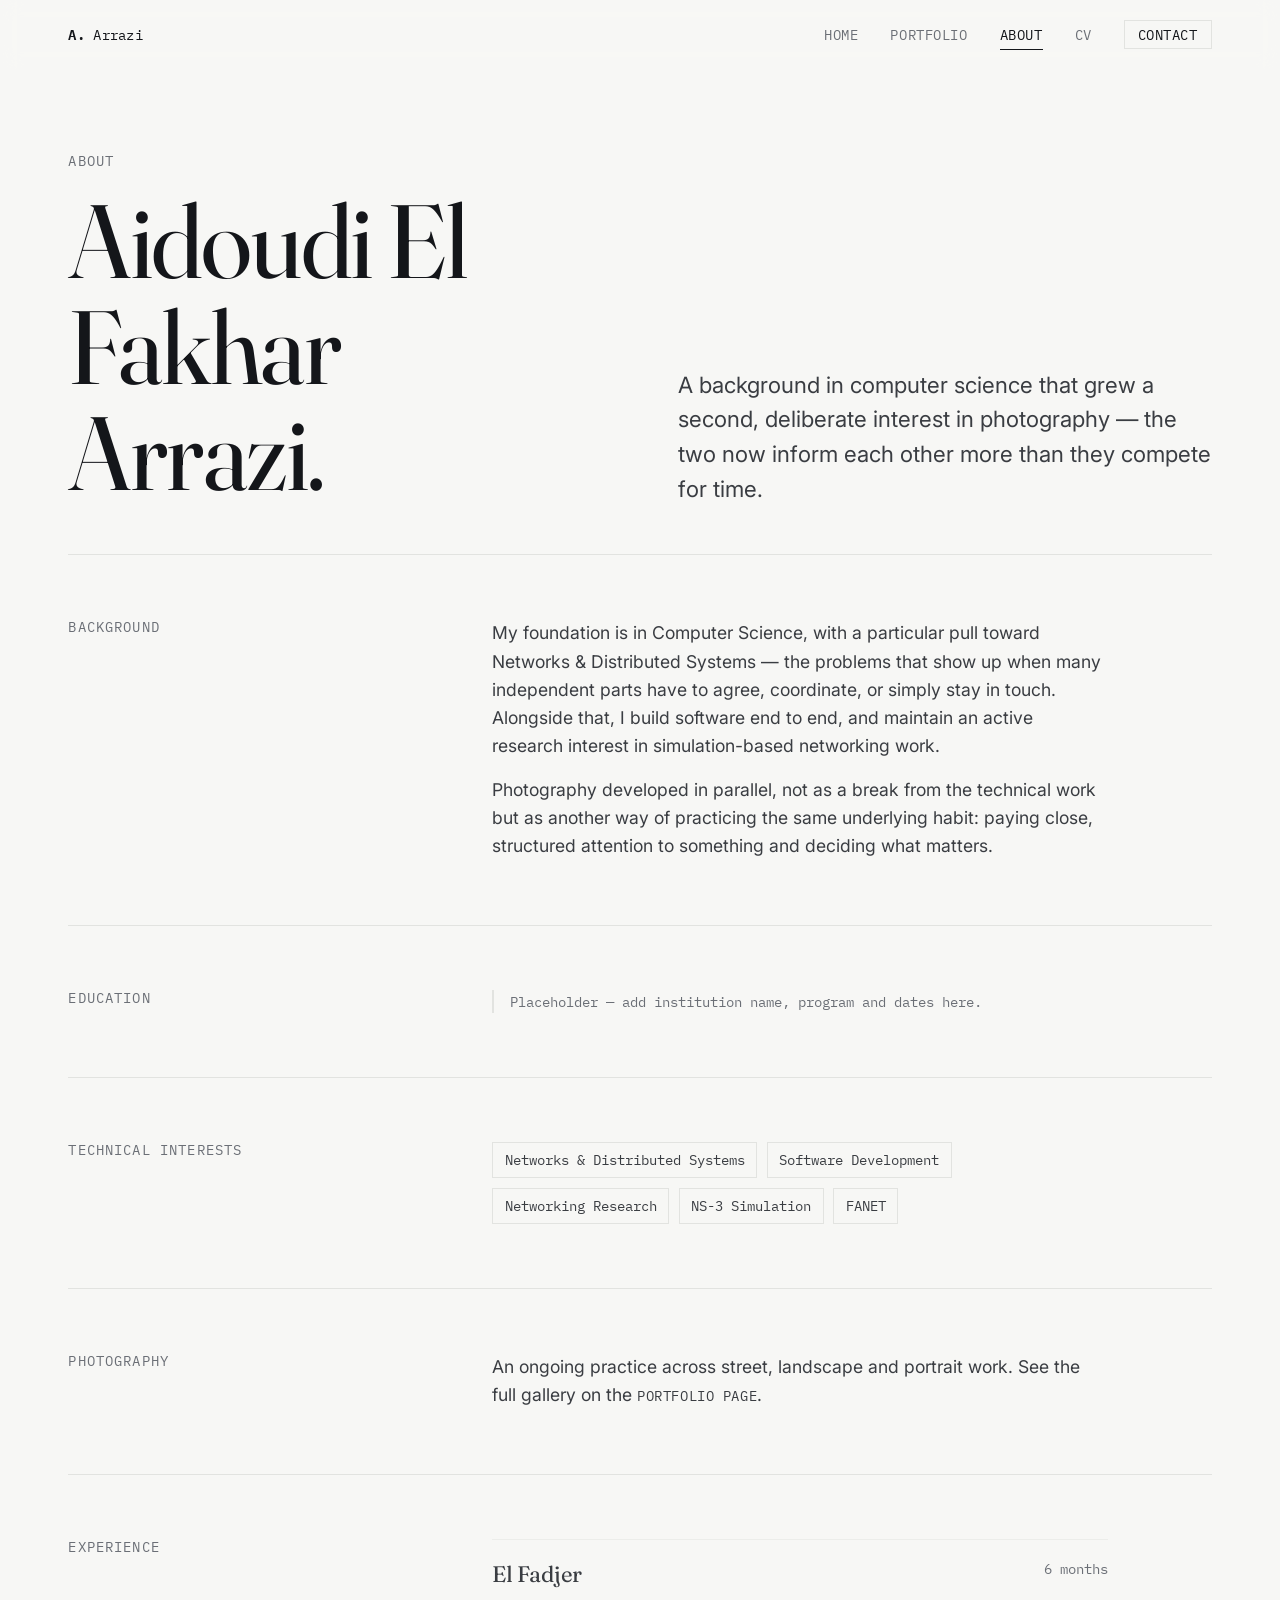
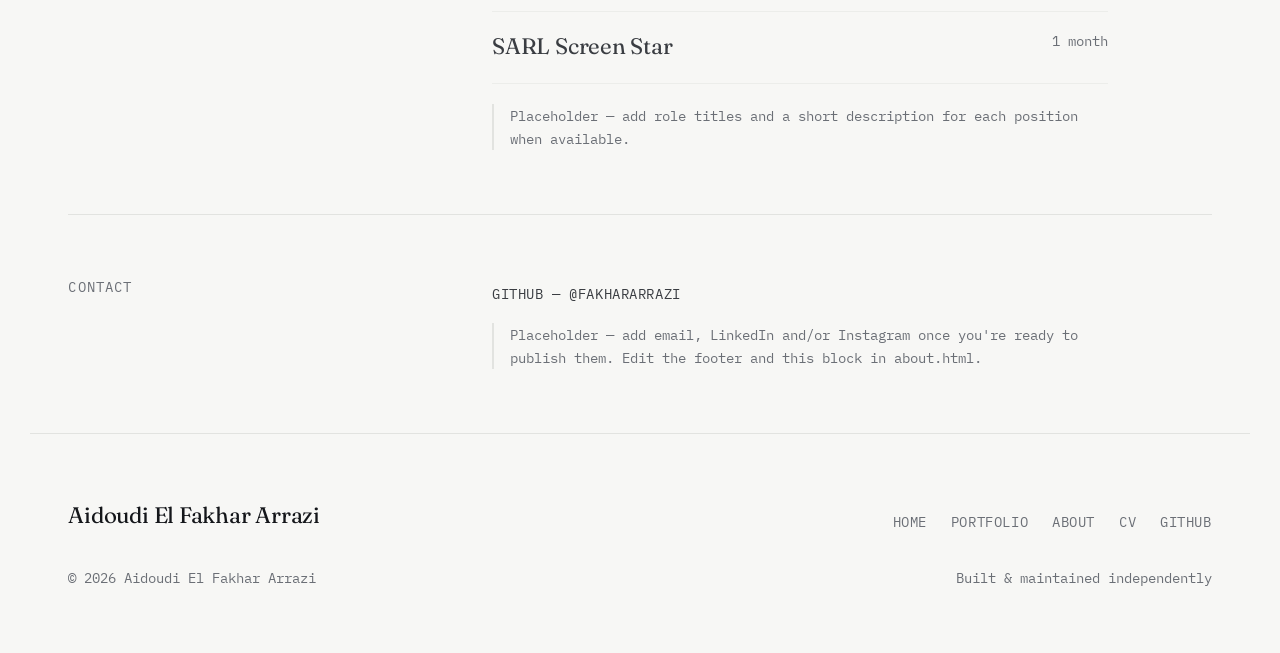
==== about.html @ d1ca5373 "1E" ====
<!DOCTYPE html>
<html lang="en">
<head>
  <meta charset="UTF-8" />
  <meta name="viewport" content="width=device-width, initial-scale=1.0" />
  <title>About — Aidoudi El Fakhar Arrazi</title>
  <meta name="description" content="About Aidoudi El Fakhar Arrazi — background, education, experience and interests." />

  <link rel="preconnect" href="https://fonts.googleapis.com">
  <link rel="preconnect" href="https://fonts.gstatic.com" crossorigin>
  <link href="https://fonts.googleapis.com/css2?family=Fraunces:opsz,wght@9..144,400;9..144,500&family=Inter:wght@400;500;600&family=IBM+Plex+Mono:wght@400;500&display=swap" rel="stylesheet">

  <link rel="stylesheet" href="css/style.css" />
  <link rel="stylesheet" href="css/about.css" />
</head>
<body>
  <a class="skip-link" href="#main">Skip to content</a>

  <header class="site-header">
    <nav class="nav container" aria-label="Primary">
      <a class="nav__mark" href="index.html"><strong>A.</strong> Arrazi</a>
      <button class="nav__toggle" aria-label="Open menu" aria-expanded="false">
        <span></span><span></span>
      </button>
      <ul class="nav__links">
        <li><a href="index.html">Home</a></li>
        <li><a href="portfolio.html">Portfolio</a></li>
        <li><a href="about.html" aria-current="page">About</a></li>
        <li><a href="cv.html">CV</a></li>
        <li><a class="nav__contact" href="#contact">Contact</a></li>
      </ul>
    </nav>
  </header>

  <main id="main">

    <section class="about-intro container">
      <div data-reveal>
        <p class="label">About</p>
        <h1 style="margin-top: 1rem;">Aidoudi El Fakhar Arrazi.</h1>
      </div>
      <p class="lede" data-reveal>
        A background in computer science that grew a second, deliberate interest in
        photography — the two now inform each other more than they compete for time.
      </p>
    </section>

    <section class="container">

      <div class="about-block" data-reveal>
        <h2 class="label" style="font-family: var(--font-mono); text-transform: uppercase; font-size: var(--step--1); letter-spacing: 0.08em; color: var(--muted);">Background</h2>
        <div class="body">
          <p>
            My foundation is in Computer Science, with a particular pull toward
            Networks &amp; Distributed Systems — the problems that show up when many
            independent parts have to agree, coordinate, or simply stay in touch.
            Alongside that, I build software end to end, and maintain an active
            research interest in simulation-based networking work.
          </p>
          <p>
            Photography developed in parallel, not as a break from the technical work
            but as another way of practicing the same underlying habit: paying close,
            structured attention to something and deciding what matters.
          </p>
        </div>
      </div>

      <div class="about-block" data-reveal>
        <h2 class="label" style="font-family: var(--font-mono); text-transform: uppercase; font-size: var(--step--1); letter-spacing: 0.08em; color: var(--muted);">Education</h2>
        <div class="body">
          <p class="placeholder-note">
            Placeholder — add institution name, program and dates here.
          </p>
        </div>
      </div>

      <div class="about-block" data-reveal>
        <h2 class="label" style="font-family: var(--font-mono); text-transform: uppercase; font-size: var(--step--1); letter-spacing: 0.08em; color: var(--muted);">Technical interests</h2>
        <div class="body">
          <div class="tag-grid">
            <span>Networks &amp; Distributed Systems</span>
            <span>Software Development</span>
            <span>Networking Research</span>
            <span>NS-3 Simulation</span>
            <span>FANET</span>
          </div>
        </div>
      </div>

      <div class="about-block" data-reveal>
        <h2 class="label" style="font-family: var(--font-mono); text-transform: uppercase; font-size: var(--step--1); letter-spacing: 0.08em; color: var(--muted);">Photography</h2>
        <div class="body">
          <p>
            An ongoing practice across street, landscape and portrait work. See the
            full gallery on the <a class="link-arrow" style="border:none; display:inline;" href="portfolio.html#photography">portfolio page</a>.
          </p>
        </div>
      </div>

      <div class="about-block" data-reveal>
        <h2 class="label" style="font-family: var(--font-mono); text-transform: uppercase; font-size: var(--step--1); letter-spacing: 0.08em; color: var(--muted);">Experience</h2>
        <div class="body">
          <div class="timeline-row">
            <span class="timeline-row__org display">El Fadjer</span>
            <span class="timeline-row__meta">6 months</span>
          </div>
          <div class="timeline-row">
            <span class="timeline-row__org display">SARL Screen Star</span>
            <span class="timeline-row__meta">1 month</span>
          </div>
          <p class="placeholder-note" style="margin-top: 1.25rem;">
            Placeholder — add role titles and a short description for each position when available.
          </p>
        </div>
      </div>

      <div class="about-block" id="contact" data-reveal>
        <h2 class="label" style="font-family: var(--font-mono); text-transform: uppercase; font-size: var(--step--1); letter-spacing: 0.08em; color: var(--muted);">Contact</h2>
        <div class="body">
          <p>
            <a class="link-arrow" style="border:none; display:inline;" href="https://github.com/FakharArrazi" target="_blank" rel="noopener">GitHub — @FakharArrazi</a>
          </p>
          <p class="placeholder-note" style="margin-top: 1rem;">
            Placeholder — add email, LinkedIn and/or Instagram once you're ready to publish them. Edit the footer and this block in about.html.
          </p>
        </div>
      </div>

    </section>

  </main>

  <footer class="site-footer container">
    <div class="footer__grid">
      <span class="footer__name display">Aidoudi El Fakhar Arrazi</span>
      <nav class="footer__links" aria-label="Footer">
        <a href="index.html">Home</a>
        <a href="portfolio.html">Portfolio</a>
        <a href="about.html">About</a>
        <a href="cv.html">CV</a>
        <a href="https://github.com/FakharArrazi" target="_blank" rel="noopener">GitHub</a>
      </nav>
    </div>
    <div class="footer__meta">
      <span>&copy; <span id="year"></span> Aidoudi El Fakhar Arrazi</span>
      <span>Built &amp; maintained independently</span>
    </div>
  </footer>

  <script>document.getElementById("year").textContent = new Date().getFullYear();</script>
  <script src="js/main.js"></script>
</body>
</html>
---- css/style.css ----
/* ==========================================================================
   Aidoudi El Fakhar Arrazi — Base stylesheet
   Design tokens + reset + shared layout, navigation, footer, components.
   Every page loads this file first, then a page-specific stylesheet.
   ========================================================================== */

:root {
  /* Color */
  --bg:        #F7F7F5;
  --bg-raised: #FFFFFF;
  --ink:       #14161A;
  --ink-soft:  #3A3D42;
  --muted:     #6B6F76;
  --line:      #E2E3E0;
  --line-soft: #ECEDEA;
  --accent:    #33449E;   /* used sparingly: links, active states, focus */
  --accent-ink: #FFFFFF;

  /* Type */
  --font-display: 'Fraunces', Georgia, 'Times New Roman', serif;
  --font-body:    'Inter', -apple-system, BlinkMacSystemFont, 'Segoe UI', sans-serif;
  --font-mono:    'IBM Plex Mono', 'SFMono-Regular', Consolas, monospace;

  /* Scale */
  --step--1: clamp(0.83rem, 0.8rem + 0.15vw, 0.9rem);
  --step-0:  clamp(1rem, 0.96rem + 0.2vw, 1.1rem);
  --step-1:  clamp(1.2rem, 1.1rem + 0.5vw, 1.4rem);
  --step-2:  clamp(1.5rem, 1.3rem + 1vw, 1.9rem);
  --step-3:  clamp(2rem, 1.6rem + 2vw, 2.75rem);
  --step-4:  clamp(2.75rem, 2rem + 3.5vw, 4.25rem);
  --step-5:  clamp(3.5rem, 2.4rem + 5.5vw, 6.5rem);

  /* Layout */
  --container: 1220px;
  --gutter: clamp(1.25rem, 3vw, 3rem);
  --section-space: clamp(4.5rem, 10vw, 9rem);

  /* Motion */
  --ease: cubic-bezier(0.22, 1, 0.36, 1);
  --fast: 220ms;
  --slow: 620ms;
}

@media (prefers-color-scheme: dark) {
  /* Intentionally not auto-switching to dark mode — the design is
     built around the off-white/near-black pairing at all times.
     Left here as a documented decision, not an oversight. */
}

/* ---------- Reset ---------- */

*, *::before, *::after { box-sizing: border-box; }
html { -webkit-text-size-adjust: 100%; scroll-behavior: smooth; }
@media (prefers-reduced-motion: reduce) {
  html { scroll-behavior: auto; }
  *, *::before, *::after {
    animation-duration: 0.01ms !important;
    animation-iteration-count: 1 !important;
    transition-duration: 0.01ms !important;
    scroll-behavior: auto !important;
  }
}

body {
  margin: 0;
  background: var(--bg);
  color: var(--ink);
  font-family: var(--font-body);
  font-size: var(--step-0);
  line-height: 1.6;
  -webkit-font-smoothing: antialiased;
  text-rendering: optimizeLegibility;
}

img, svg { display: block; max-width: 100%; }
a { color: inherit; text-decoration: none; }
button { font: inherit; color: inherit; background: none; border: 0; cursor: pointer; }
ul { list-style: none; margin: 0; padding: 0; }
h1, h2, h3, h4, p { margin: 0; }

::selection { background: var(--ink); color: var(--bg); }

:focus-visible {
  outline: 2px solid var(--accent);
  outline-offset: 3px;
  border-radius: 1px;
}

/* ---------- Type helpers ---------- */

.display   { font-family: var(--font-display); font-weight: 400; letter-spacing: -0.01em; }
.mono      { font-family: var(--font-mono); }
.label {
  font-family: var(--font-mono);
  font-size: var(--step--1);
  letter-spacing: 0.08em;
  text-transform: uppercase;
  color: var(--muted);
}

h1 { font-family: var(--font-display); font-size: var(--step-5); line-height: 1.02; font-weight: 400; letter-spacing: -0.015em; }
h2 { font-family: var(--font-display); font-size: var(--step-3); line-height: 1.1; font-weight: 400; letter-spacing: -0.01em; }
h3 { font-family: var(--font-display); font-size: var(--step-2); line-height: 1.2; font-weight: 400; }

p.lede { font-size: var(--step-1); color: var(--ink-soft); line-height: 1.55; max-width: 40em; }

/* ---------- Layout ---------- */

.container {
  max-width: var(--container);
  margin-inline: auto;
  padding-inline: var(--gutter);
}

.section { padding-block: var(--section-space); }
.section--tight { padding-block: clamp(2.5rem, 5vw, 4rem); }

.hairline {
  border: 0;
  border-top: 1px solid var(--line);
  margin: 0;
}

/* ---------- Buttons / links ---------- */

.btn {
  display: inline-flex;
  align-items: center;
  gap: 0.5em;
  font-family: var(--font-mono);
  font-size: var(--step--1);
  letter-spacing: 0.04em;
  text-transform: uppercase;
  padding: 0.9em 1.4em;
  border: 1px solid var(--ink);
  color: var(--ink);
  transition: background var(--fast) var(--ease), color var(--fast) var(--ease), border-color var(--fast) var(--ease);
}
.btn:hover, .btn:focus-visible { background: var(--ink); color: var(--bg); }

.btn--ghost { border-color: var(--line); color: var(--muted); }
.btn--ghost:hover, .btn--ghost:focus-visible { border-color: var(--ink); background: transparent; color: var(--ink); }

.link-arrow {
  display: inline-flex;
  align-items: center;
  gap: 0.5em;
  font-family: var(--font-mono);
  font-size: var(--step--1);
  letter-spacing: 0.04em;
  text-transform: uppercase;
  border-bottom: 1px solid var(--line);
  padding-bottom: 0.2em;
  transition: border-color var(--fast) var(--ease), gap var(--fast) var(--ease);
}
.link-arrow:hover, .link-arrow:focus-visible { border-color: var(--ink); gap: 0.75em; }
.link-arrow svg { width: 0.9em; height: 0.9em; transition: transform var(--fast) var(--ease); }
.link-arrow:hover svg { transform: translateX(2px); }

/* ---------- Navigation ---------- */

.site-header {
  position: sticky;
  top: 0;
  z-index: 40;
  background: color-mix(in srgb, var(--bg) 88%, transparent);
  backdrop-filter: blur(10px);
  border-bottom: 1px solid transparent;
  transition: border-color var(--fast) var(--ease), background var(--fast) var(--ease);
}
.site-header.is-scrolled { border-bottom-color: var(--line); }

.nav {
  display: flex;
  align-items: center;
  justify-content: space-between;
  padding-block: 1.25rem;
}

.nav__mark {
  font-family: var(--font-mono);
  font-size: var(--step--1);
  letter-spacing: 0.02em;
}
.nav__mark strong { font-weight: 600; }

.nav__links {
  display: flex;
  align-items: center;
  gap: clamp(1.25rem, 2.5vw, 2.5rem);
}

.nav__links a {
  position: relative;
  font-family: var(--font-mono);
  font-size: var(--step--1);
  letter-spacing: 0.04em;
  text-transform: uppercase;
  color: var(--muted);
  padding-block: 0.3em;
  transition: color var(--fast) var(--ease);
}
.nav__links a:hover, .nav__links a:focus-visible { color: var(--ink); }
.nav__links a::after {
  content: "";
  position: absolute;
  left: 0; right: 100%;
  bottom: -2px;
  height: 1px;
  background: var(--ink);
  transition: right var(--fast) var(--ease);
}
.nav__links a:hover::after, .nav__links a[aria-current="page"]::after { right: 0; }
.nav__links a[aria-current="page"] { color: var(--ink); }

.nav__contact { color: var(--ink) !important; border: 1px solid var(--line); padding: 0.5em 0.9em; }
.nav__contact:hover { border-color: var(--ink); }
.nav__contact::after { display: none; }

.nav__toggle { display: none; flex-direction: column; gap: 5px; padding: 0.5rem; }
.nav__toggle span { width: 20px; height: 1px; background: var(--ink); transition: transform var(--fast) var(--ease), opacity var(--fast) var(--ease); }

@media (max-width: 720px) {
  .nav__toggle { display: flex; }
  .nav__links {
    position: fixed;
    inset: 0 0 auto 0;
    top: 0;
    flex-direction: column;
    align-items: flex-start;
    gap: 0;
    background: var(--bg);
    padding: 6rem var(--gutter) 2rem;
    transform: translateY(-100%);
    transition: transform var(--slow) var(--ease);
    height: 100vh;
  }
  .nav__links.is-open { transform: translateY(0); }
  .nav__links a {
    width: 100%;
    padding-block: 1.1rem;
    border-bottom: 1px solid var(--line-soft);
    font-size: var(--step-1);
  }
  .nav__contact { border: none; margin-top: 1rem; padding: 0; }
  body.nav-open { overflow: hidden; }
}

/* ---------- Footer ---------- */

.site-footer {
  border-top: 1px solid var(--line);
  padding-block: clamp(2.5rem, 6vw, 4rem);
}

.footer__grid {
  display: flex;
  flex-wrap: wrap;
  justify-content: space-between;
  align-items: flex-end;
  gap: 2rem;
}

.footer__name { font-family: var(--font-display); font-size: var(--step-1); }

.footer__links {
  display: flex;
  flex-wrap: wrap;
  gap: 1.5rem;
}
.footer__links a {
  font-family: var(--font-mono);
  font-size: var(--step--1);
  letter-spacing: 0.04em;
  text-transform: uppercase;
  color: var(--muted);
  border-bottom: 1px solid transparent;
  transition: color var(--fast) var(--ease), border-color var(--fast) var(--ease);
}
.footer__links a:hover, .footer__links a:focus-visible { color: var(--ink); border-color: var(--ink); }

.footer__meta {
  margin-top: 2rem;
  color: var(--muted);
  font-family: var(--font-mono);
  font-size: var(--step--1);
  display: flex;
  justify-content: space-between;
  flex-wrap: wrap;
  gap: 0.5rem;
}

/* ---------- Media placeholder (used until real assets are added) ---------- */

.media-placeholder {
  position: relative;
  width: 100%;
  aspect-ratio: var(--ph-ratio, 4 / 5);
  background:
    repeating-linear-gradient(135deg, var(--line-soft) 0 1px, transparent 1px 14px),
    var(--bg-raised);
  border: 1px solid var(--line);
  display: flex;
  align-items: flex-end;
  overflow: hidden;
}
.media-placeholder__label {
  font-family: var(--font-mono);
  font-size: var(--step--1);
  color: var(--muted);
  padding: 0.9rem 1rem;
  background: color-mix(in srgb, var(--bg) 75%, transparent);
  width: 100%;
}
.media-placeholder img {
  position: absolute;
  inset: 0;
  width: 100%;
  height: 100%;
  object-fit: cover;
}

/* ---------- Scroll reveal ---------- */

[data-reveal] {
  opacity: 0;
  transform: translateY(18px);
  transition: opacity var(--slow) var(--ease), transform var(--slow) var(--ease);
}
[data-reveal].is-visible { opacity: 1; transform: translateY(0); }

/* ---------- Skip link ---------- */

.skip-link {
  position: absolute;
  left: -999px;
  top: 0;
  background: var(--ink);
  color: var(--bg);
  padding: 0.75em 1.25em;
  font-family: var(--font-mono);
  font-size: var(--step--1);
  z-index: 100;
}
.skip-link:focus { left: var(--gutter); top: var(--gutter); }
---- css/about.css ----
/* About page — about.html */

.about-intro {
  padding-block: clamp(3rem, 7vw, 5rem) clamp(2rem, 5vw, 3rem);
  display: grid;
  grid-template-columns: minmax(0, 1fr) minmax(0, 1fr);
  gap: clamp(2rem, 6vw, 5rem);
  align-items: end;
}
@media (max-width: 860px) { .about-intro { grid-template-columns: 1fr; } }

.about-block {
  display: grid;
  grid-template-columns: minmax(10rem, 0.5fr) minmax(0, 1fr);
  gap: clamp(1.5rem, 5vw, 4rem);
  padding-block: clamp(2.5rem, 6vw, 4rem);
  border-top: 1px solid var(--line);
}
@media (max-width: 720px) { .about-block { grid-template-columns: 1fr; gap: 0.75rem; } }

.about-block h2 { font-size: var(--step-1); }
.about-block .body { max-width: 56ch; color: var(--ink-soft); }
.about-block .body p + p { margin-top: 1rem; }

.timeline-row {
  display: flex;
  justify-content: space-between;
  gap: 1.5rem;
  padding-block: 1.1rem;
  border-bottom: 1px solid var(--line-soft);
  flex-wrap: wrap;
}
.timeline-row:first-child { border-top: 1px solid var(--line-soft); }
.timeline-row__org { font-family: var(--font-display); font-size: var(--step-1); }
.timeline-row__meta { font-family: var(--font-mono); font-size: var(--step--1); color: var(--muted); text-align: right; }

.tag-grid {
  display: flex;
  flex-wrap: wrap;
  gap: 0.6rem;
}
.tag-grid span {
  font-family: var(--font-mono);
  font-size: var(--step--1);
  border: 1px solid var(--line);
  padding: 0.4em 0.8em;
  color: var(--ink-soft);
}

.placeholder-note {
  font-family: var(--font-mono);
  font-size: var(--step--1);
  color: var(--muted);
  border-left: 2px solid var(--line);
  padding-left: 1rem;
}
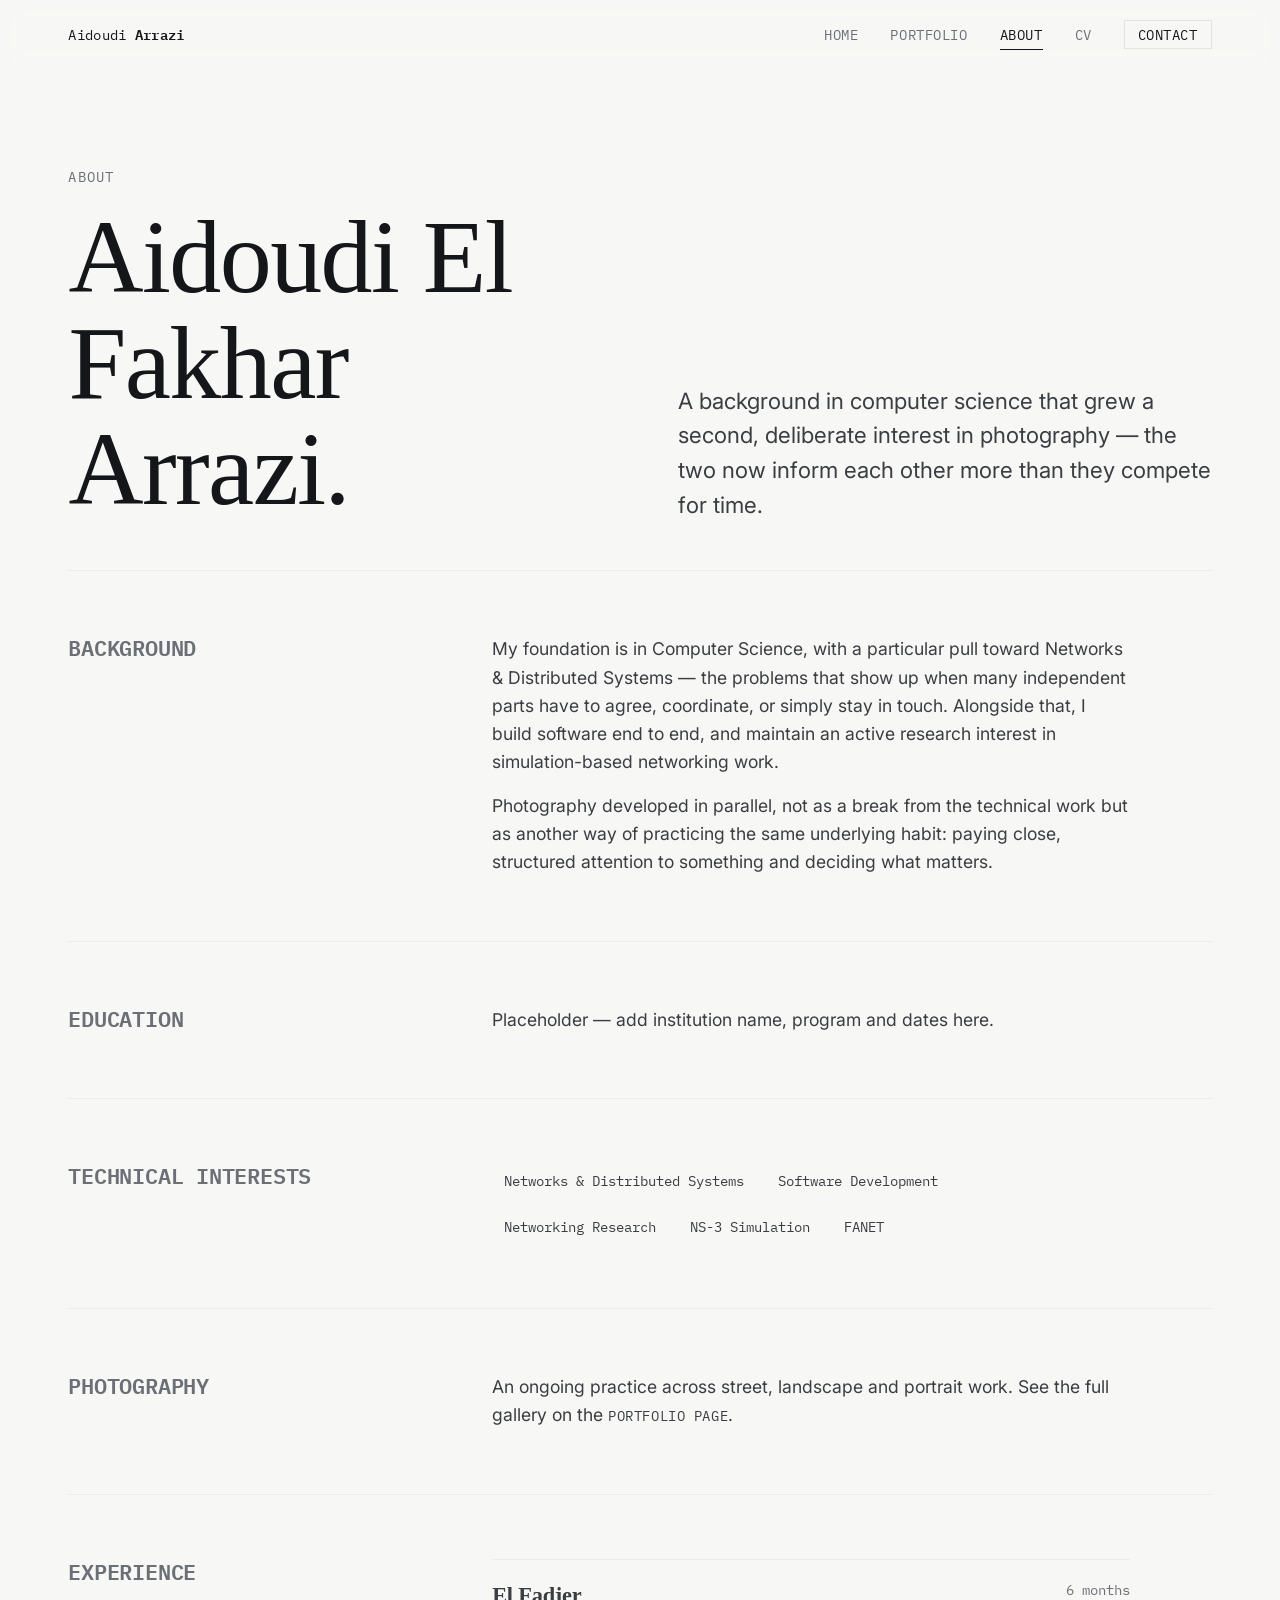
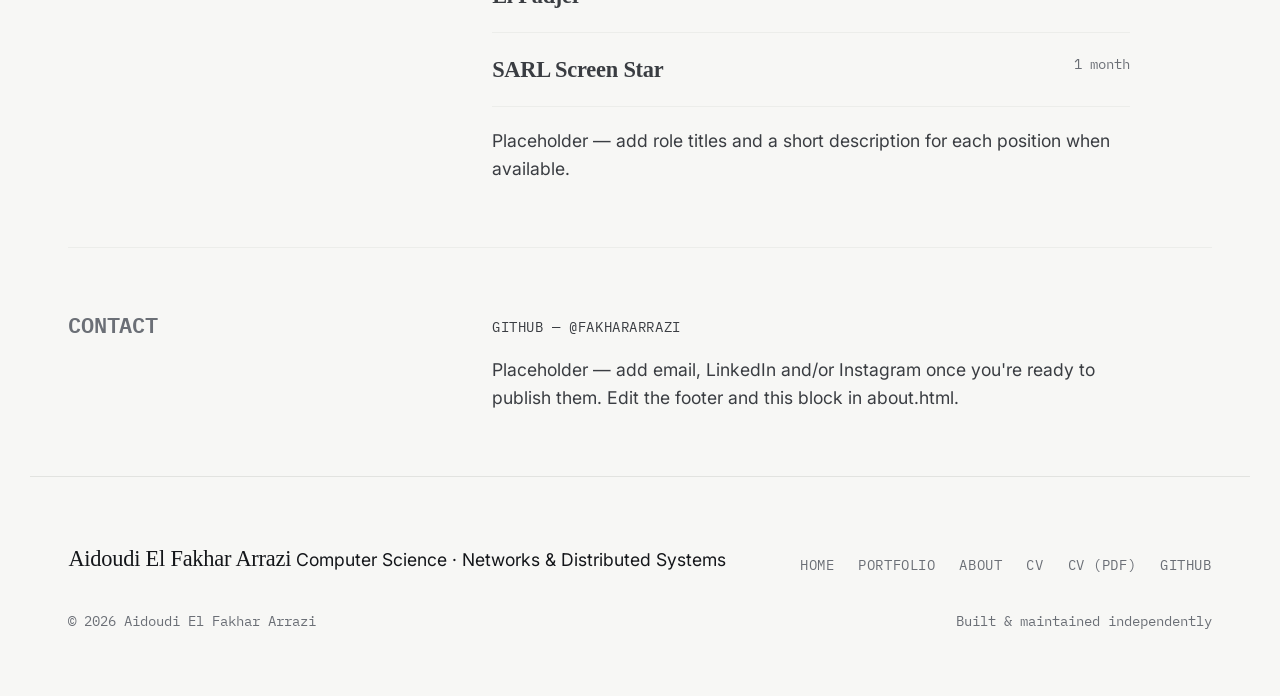
==== commit 8b127add: "2E" ====
--- a/about.html
+++ b/about.html
@@ -8,7 +8,7 @@
 
   <link rel="preconnect" href="https://fonts.googleapis.com">
   <link rel="preconnect" href="https://fonts.gstatic.com" crossorigin>
-  <link href="https://fonts.googleapis.com/css2?family=Fraunces:opsz,wght@9..144,400;9..144,500&family=Inter:wght@400;500;600&family=IBM+Plex+Mono:wght@400;500&display=swap" rel="stylesheet">
+  <link href="https://fonts.googleapis.com/css2?family=Inter:wght@400;500;600;700&family=IBM+Plex+Mono:wght@400;500&display=swap" rel="stylesheet">
 
   <link rel="stylesheet" href="css/style.css" />
   <link rel="stylesheet" href="css/about.css" />
@@ -18,7 +18,7 @@
 
   <header class="site-header">
     <nav class="nav container" aria-label="Primary">
-      <a class="nav__mark" href="index.html"><strong>A.</strong> Arrazi</a>
+      <a class="nav__mark" href="index.html">Aidoudi <strong>Arrazi</strong></a>
       <button class="nav__toggle" aria-label="Open menu" aria-expanded="false">
         <span></span><span></span>
       </button>
@@ -48,7 +48,7 @@
     <section class="container">
 
       <div class="about-block" data-reveal>
-        <h2 class="label" style="font-family: var(--font-mono); text-transform: uppercase; font-size: var(--step--1); letter-spacing: 0.08em; color: var(--muted);">Background</h2>
+        <h2 class="about-block__label">Background</h2>
         <div class="body">
           <p>
             My foundation is in Computer Science, with a particular pull toward
@@ -66,7 +66,7 @@
       </div>
 
       <div class="about-block" data-reveal>
-        <h2 class="label" style="font-family: var(--font-mono); text-transform: uppercase; font-size: var(--step--1); letter-spacing: 0.08em; color: var(--muted);">Education</h2>
+        <h2 class="about-block__label">Education</h2>
         <div class="body">
           <p class="placeholder-note">
             Placeholder — add institution name, program and dates here.
@@ -75,7 +75,7 @@
       </div>
 
       <div class="about-block" data-reveal>
-        <h2 class="label" style="font-family: var(--font-mono); text-transform: uppercase; font-size: var(--step--1); letter-spacing: 0.08em; color: var(--muted);">Technical interests</h2>
+        <h2 class="about-block__label">Technical interests</h2>
         <div class="body">
           <div class="tag-grid">
             <span>Networks &amp; Distributed Systems</span>
@@ -88,7 +88,7 @@
       </div>
 
       <div class="about-block" data-reveal>
-        <h2 class="label" style="font-family: var(--font-mono); text-transform: uppercase; font-size: var(--step--1); letter-spacing: 0.08em; color: var(--muted);">Photography</h2>
+        <h2 class="about-block__label">Photography</h2>
         <div class="body">
           <p>
             An ongoing practice across street, landscape and portrait work. See the
@@ -98,7 +98,7 @@
       </div>
 
       <div class="about-block" data-reveal>
-        <h2 class="label" style="font-family: var(--font-mono); text-transform: uppercase; font-size: var(--step--1); letter-spacing: 0.08em; color: var(--muted);">Experience</h2>
+        <h2 class="about-block__label">Experience</h2>
         <div class="body">
           <div class="timeline-row">
             <span class="timeline-row__org display">El Fadjer</span>
@@ -115,7 +115,7 @@
       </div>
 
       <div class="about-block" id="contact" data-reveal>
-        <h2 class="label" style="font-family: var(--font-mono); text-transform: uppercase; font-size: var(--step--1); letter-spacing: 0.08em; color: var(--muted);">Contact</h2>
+        <h2 class="about-block__label">Contact</h2>
         <div class="body">
           <p>
             <a class="link-arrow" style="border:none; display:inline;" href="https://github.com/FakharArrazi" target="_blank" rel="noopener">GitHub — @FakharArrazi</a>
@@ -132,12 +132,16 @@
 
   <footer class="site-footer container">
     <div class="footer__grid">
-      <span class="footer__name display">Aidoudi El Fakhar Arrazi</span>
+      <span>
+        <span class="footer__name display">Aidoudi El Fakhar Arrazi</span>
+        <span class="footer__tag">Computer Science · Networks &amp; Distributed Systems</span>
+      </span>
       <nav class="footer__links" aria-label="Footer">
         <a href="index.html">Home</a>
         <a href="portfolio.html">Portfolio</a>
         <a href="about.html">About</a>
         <a href="cv.html">CV</a>
+        <a href="assets/cv/cv.pdf" download>CV (PDF)</a>
         <a href="https://github.com/FakharArrazi" target="_blank" rel="noopener">GitHub</a>
       </nav>
     </div>
--- a/css/about.css
+++ b/css/about.css
@@ -1,7 +1,7 @@
 /* About page — about.html */
 
 .about-intro {
-  padding-block: clamp(3rem, 7vw, 5rem) clamp(2rem, 5vw, 3rem);
+  padding-block: clamp(3.5rem, 8vw, 6rem) clamp(2rem, 5vw, 3rem);
   display: grid;
   grid-template-columns: minmax(0, 1fr) minmax(0, 1fr);
   gap: clamp(2rem, 6vw, 5rem);
@@ -14,24 +14,32 @@
   grid-template-columns: minmax(10rem, 0.5fr) minmax(0, 1fr);
   gap: clamp(1.5rem, 5vw, 4rem);
   padding-block: clamp(2.5rem, 6vw, 4rem);
-  border-top: 1px solid var(--line);
+  border-top: 1px solid var(--line-soft);
 }
 @media (max-width: 720px) { .about-block { grid-template-columns: 1fr; gap: 0.75rem; } }
 
-.about-block h2 { font-size: var(--step-1); }
-.about-block .body { max-width: 56ch; color: var(--ink-soft); }
+.about-block__label {
+  font-family: var(--font-mono);
+  text-transform: uppercase;
+  font-size: var(--step--1);
+  letter-spacing: 0.08em;
+  color: var(--muted);
+}
+
+.about-block h2 { font-size: var(--step-1); font-weight: 600; letter-spacing: -0.01em; }
+.about-block .body { max-width: 58ch; color: var(--ink-soft); line-height: 1.6; }
 .about-block .body p + p { margin-top: 1rem; }
 
 .timeline-row {
   display: flex;
   justify-content: space-between;
   gap: 1.5rem;
-  padding-block: 1.1rem;
+  padding-block: 1.15rem;
   border-bottom: 1px solid var(--line-soft);
   flex-wrap: wrap;
 }
 .timeline-row:first-child { border-top: 1px solid var(--line-soft); }
-.timeline-row__org { font-family: var(--font-display); font-size: var(--step-1); }
+.timeline-row__org { font-family: var(--font-display); font-weight: 600; font-size: var(--step-1); letter-spacing: -0.01em; }
 .timeline-row__meta { font-family: var(--font-mono); font-size: var(--step--1); color: var(--muted); text-align: right; }
 
 .tag-grid {
@@ -42,15 +50,8 @@
 .tag-grid span {
   font-family: var(--font-mono);
   font-size: var(--step--1);
-  border: 1px solid var(--line);
-  padding: 0.4em 0.8em;
+  background: var(--surface);
+  border-radius: var(--r-sm);
+  padding: 0.45em 0.85em;
   color: var(--ink-soft);
 }
-
-.placeholder-note {
-  font-family: var(--font-mono);
-  font-size: var(--step--1);
-  color: var(--muted);
-  border-left: 2px solid var(--line);
-  padding-left: 1rem;
-}
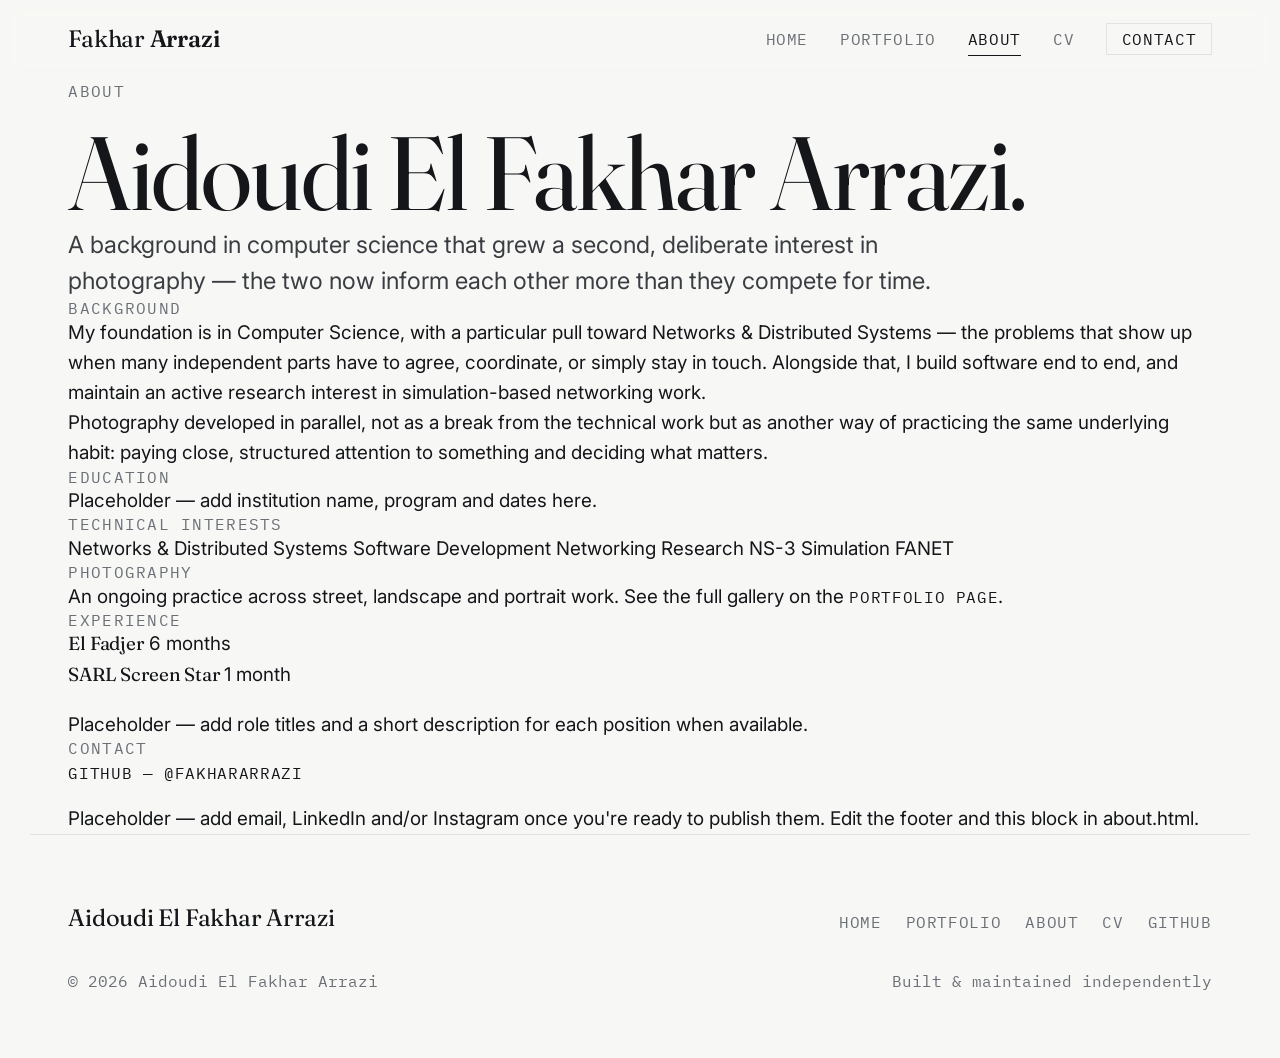
==== commit 912e31b5: "home done" ====
--- a/about.html
+++ b/about.html
@@ -8,7 +8,7 @@
 
   <link rel="preconnect" href="https://fonts.googleapis.com">
   <link rel="preconnect" href="https://fonts.gstatic.com" crossorigin>
-  <link href="https://fonts.googleapis.com/css2?family=Inter:wght@400;500;600;700&family=IBM+Plex+Mono:wght@400;500&display=swap" rel="stylesheet">
+  <link href="https://fonts.googleapis.com/css2?family=Fraunces:opsz,wght@9..144,400;9..144,500&family=Inter:wght@400;500;600&family=IBM+Plex+Mono:wght@400;500&display=swap" rel="stylesheet">
 
   <link rel="stylesheet" href="css/style.css" />
   <link rel="stylesheet" href="css/about.css" />
@@ -18,7 +18,7 @@
 
   <header class="site-header">
     <nav class="nav container" aria-label="Primary">
-      <a class="nav__mark" href="index.html">Aidoudi <strong>Arrazi</strong></a>
+      <a class="nav__mark" href="index.html">Fakhar <strong>Arrazi</strong></a>
       <button class="nav__toggle" aria-label="Open menu" aria-expanded="false">
         <span></span><span></span>
       </button>
@@ -48,7 +48,7 @@
     <section class="container">
 
       <div class="about-block" data-reveal>
-        <h2 class="about-block__label">Background</h2>
+        <h2 class="label" style="font-family: var(--font-mono); text-transform: uppercase; font-size: var(--step--1); letter-spacing: 0.08em; color: var(--muted);">Background</h2>
         <div class="body">
           <p>
             My foundation is in Computer Science, with a particular pull toward
@@ -66,7 +66,7 @@
       </div>
 
       <div class="about-block" data-reveal>
-        <h2 class="about-block__label">Education</h2>
+        <h2 class="label" style="font-family: var(--font-mono); text-transform: uppercase; font-size: var(--step--1); letter-spacing: 0.08em; color: var(--muted);">Education</h2>
         <div class="body">
           <p class="placeholder-note">
             Placeholder — add institution name, program and dates here.
@@ -75,7 +75,7 @@
       </div>
 
       <div class="about-block" data-reveal>
-        <h2 class="about-block__label">Technical interests</h2>
+        <h2 class="label" style="font-family: var(--font-mono); text-transform: uppercase; font-size: var(--step--1); letter-spacing: 0.08em; color: var(--muted);">Technical interests</h2>
         <div class="body">
           <div class="tag-grid">
             <span>Networks &amp; Distributed Systems</span>
@@ -88,7 +88,7 @@
       </div>
 
       <div class="about-block" data-reveal>
-        <h2 class="about-block__label">Photography</h2>
+        <h2 class="label" style="font-family: var(--font-mono); text-transform: uppercase; font-size: var(--step--1); letter-spacing: 0.08em; color: var(--muted);">Photography</h2>
         <div class="body">
           <p>
             An ongoing practice across street, landscape and portrait work. See the
@@ -98,7 +98,7 @@
       </div>
 
       <div class="about-block" data-reveal>
-        <h2 class="about-block__label">Experience</h2>
+        <h2 class="label" style="font-family: var(--font-mono); text-transform: uppercase; font-size: var(--step--1); letter-spacing: 0.08em; color: var(--muted);">Experience</h2>
         <div class="body">
           <div class="timeline-row">
             <span class="timeline-row__org display">El Fadjer</span>
@@ -115,7 +115,7 @@
       </div>
 
       <div class="about-block" id="contact" data-reveal>
-        <h2 class="about-block__label">Contact</h2>
+        <h2 class="label" style="font-family: var(--font-mono); text-transform: uppercase; font-size: var(--step--1); letter-spacing: 0.08em; color: var(--muted);">Contact</h2>
         <div class="body">
           <p>
             <a class="link-arrow" style="border:none; display:inline;" href="https://github.com/FakharArrazi" target="_blank" rel="noopener">GitHub — @FakharArrazi</a>
@@ -132,16 +132,12 @@
 
   <footer class="site-footer container">
     <div class="footer__grid">
-      <span>
-        <span class="footer__name display">Aidoudi El Fakhar Arrazi</span>
-        <span class="footer__tag">Computer Science · Networks &amp; Distributed Systems</span>
-      </span>
+      <span class="footer__name display">Aidoudi El Fakhar Arrazi</span>
       <nav class="footer__links" aria-label="Footer">
         <a href="index.html">Home</a>
         <a href="portfolio.html">Portfolio</a>
         <a href="about.html">About</a>
         <a href="cv.html">CV</a>
-        <a href="assets/cv/cv.pdf" download>CV (PDF)</a>
         <a href="https://github.com/FakharArrazi" target="_blank" rel="noopener">GitHub</a>
       </nav>
     </div>
--- a/css/style.css
+++ b/css/style.css
@@ -22,9 +22,9 @@
   --font-mono:    'IBM Plex Mono', 'SFMono-Regular', Consolas, monospace;
 
   /* Scale */
-  --step--1: clamp(0.83rem, 0.8rem + 0.15vw, 0.9rem);
-  --step-0:  clamp(1rem, 0.96rem + 0.2vw, 1.1rem);
-  --step-1:  clamp(1.2rem, 1.1rem + 0.5vw, 1.4rem);
+  --step--1: clamp(0.92rem, 0.89rem + 0.15vw, 1rem);
+  --step-0:  clamp(1.08rem, 1.03rem + 0.2vw, 1.18rem);
+  --step-1:  clamp(1.28rem, 1.18rem + 0.5vw, 1.48rem);
   --step-2:  clamp(1.5rem, 1.3rem + 1vw, 1.9rem);
   --step-3:  clamp(2rem, 1.6rem + 2vw, 2.75rem);
   --step-4:  clamp(2.75rem, 2rem + 3.5vw, 4.25rem);
@@ -178,9 +178,10 @@
 }
 
 .nav__mark {
-  font-family: var(--font-mono);
-  font-size: var(--step--1);
-  letter-spacing: 0.02em;
+  font-family: var(--font-display);
+  font-size: var(--step-1);
+  font-weight: 400;
+  letter-spacing: -0.01em;
 }
 .nav__mark strong { font-weight: 600; }
 
@@ -318,7 +319,12 @@
   width: 100%;
   height: 100%;
   object-fit: cover;
-}
+  display: none; /* hidden until main.js confirms it loaded */
+}
+/* Once a real file loads at the given path, main.js adds this class
+   so the photo shows and the placeholder path label disappears. */
+.media-placeholder.has-image img { display: block; }
+.media-placeholder.has-image .media-placeholder__label { display: none; }
 
 /* ---------- Scroll reveal ---------- */
 
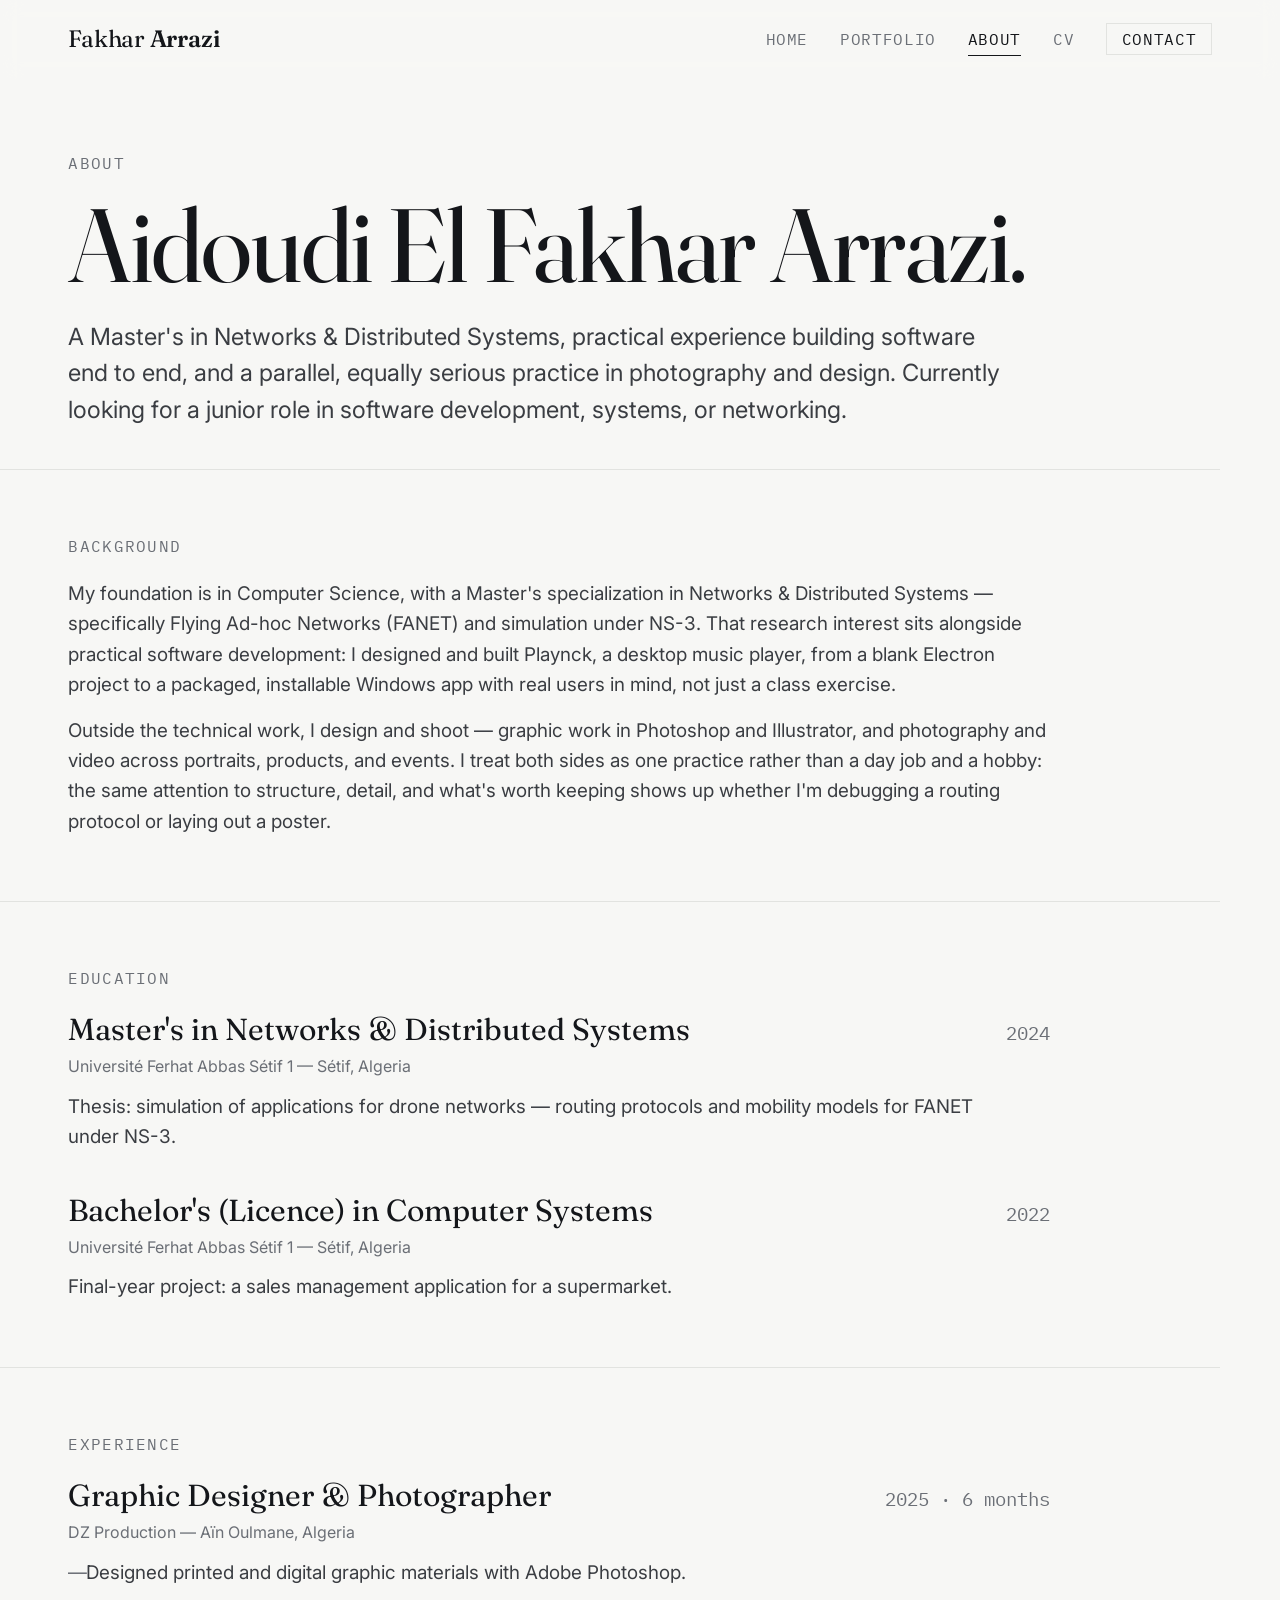
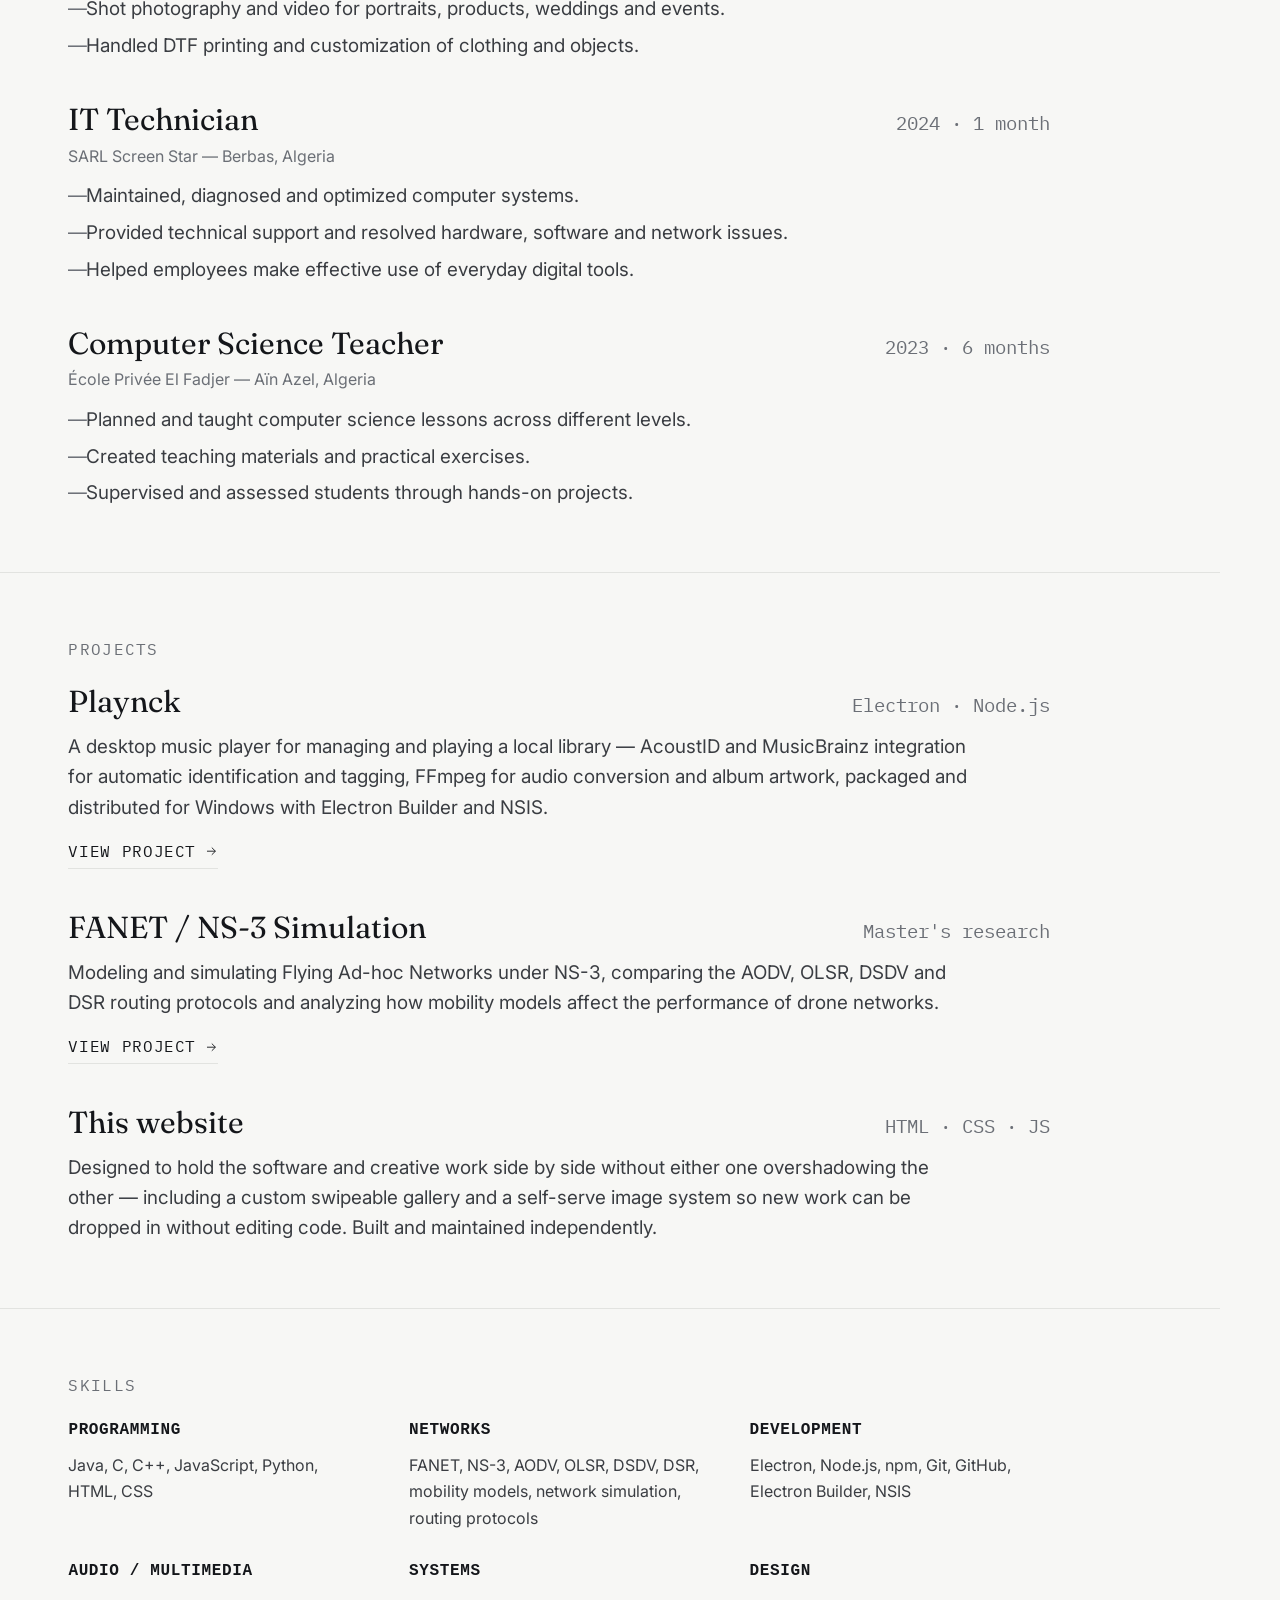
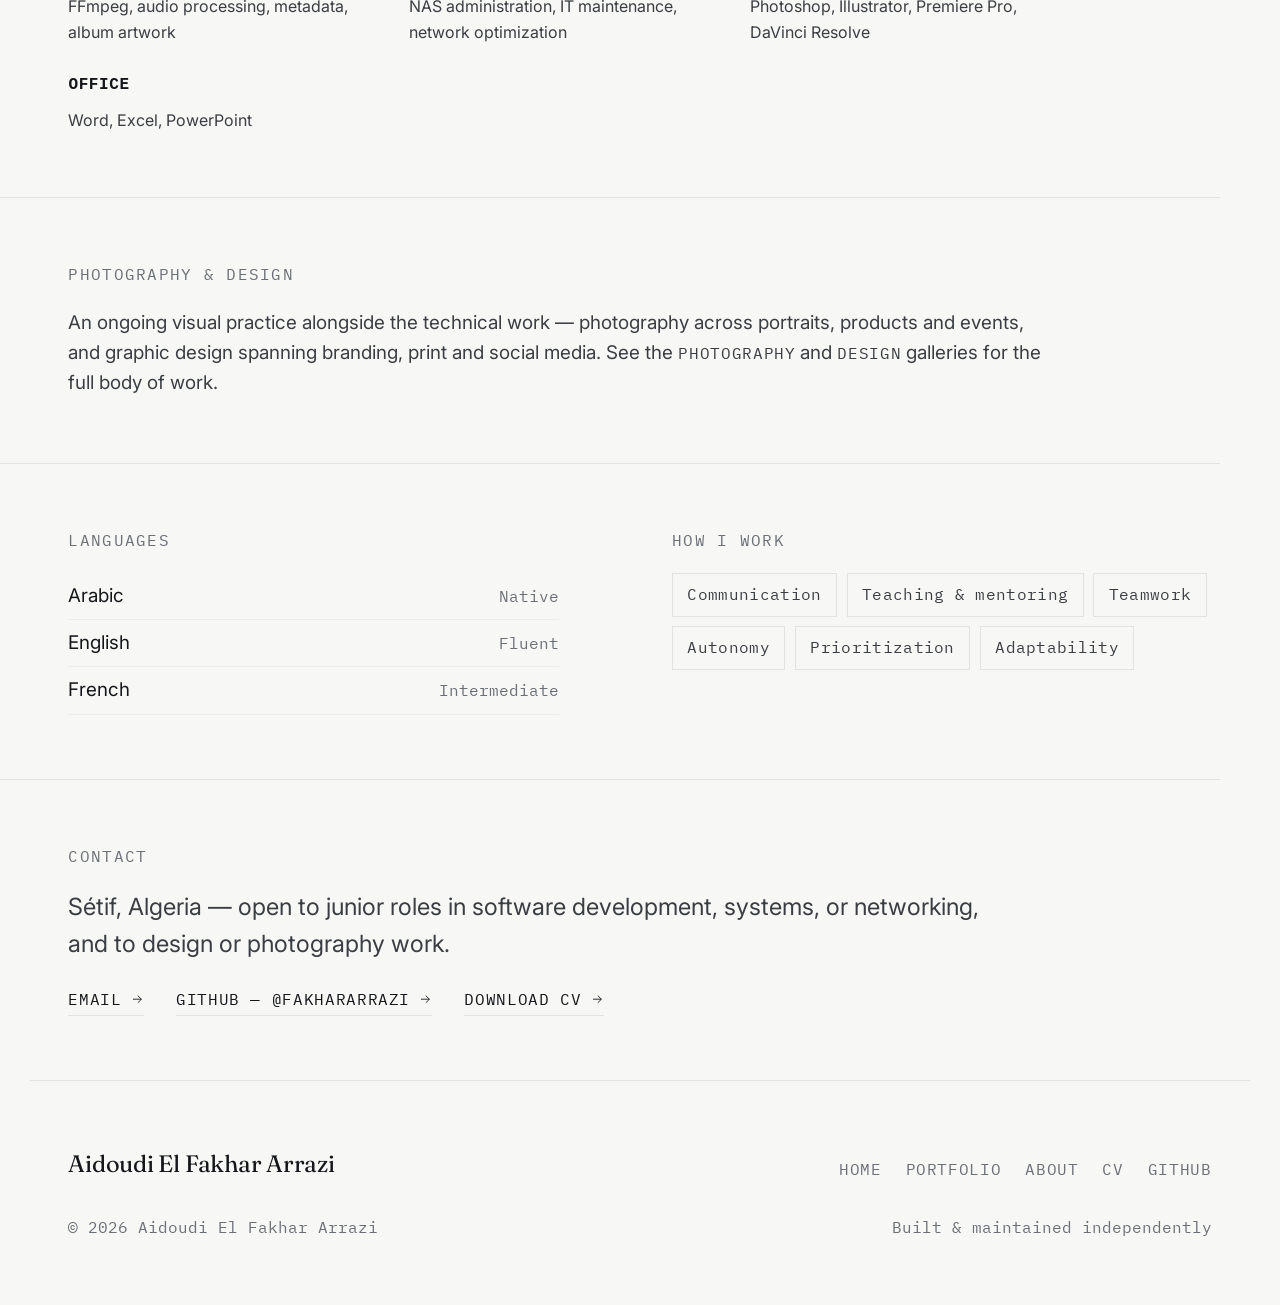
==== commit 1ca45ad1: "1.0.0" ====
--- a/about.html
+++ b/about.html
@@ -4,7 +4,7 @@
   <meta charset="UTF-8" />
   <meta name="viewport" content="width=device-width, initial-scale=1.0" />
   <title>About — Aidoudi El Fakhar Arrazi</title>
-  <meta name="description" content="About Aidoudi El Fakhar Arrazi — background, education, experience and interests." />
+  <meta name="description" content="Aidoudi El Fakhar Arrazi — Networks &amp; Distributed Systems, software development, design and photography. Background, education, experience and contact." />
 
   <link rel="preconnect" href="https://fonts.googleapis.com">
   <link rel="preconnect" href="https://fonts.gstatic.com" crossorigin>
@@ -34,98 +34,286 @@
 
   <main id="main">
 
+    <!-- ================= INTRO ================= -->
     <section class="about-intro container">
       <div data-reveal>
         <p class="label">About</p>
         <h1 style="margin-top: 1rem;">Aidoudi El Fakhar Arrazi.</h1>
       </div>
       <p class="lede" data-reveal>
-        A background in computer science that grew a second, deliberate interest in
-        photography — the two now inform each other more than they compete for time.
+        A Master's in Networks &amp; Distributed Systems, practical experience building
+        software end to end, and a parallel, equally serious practice in photography
+        and design. Currently looking for a junior role in software development,
+        systems, or networking.
       </p>
     </section>
 
-    <section class="container">
-
-      <div class="about-block" data-reveal>
-        <h2 class="label" style="font-family: var(--font-mono); text-transform: uppercase; font-size: var(--step--1); letter-spacing: 0.08em; color: var(--muted);">Background</h2>
-        <div class="body">
-          <p>
-            My foundation is in Computer Science, with a particular pull toward
-            Networks &amp; Distributed Systems — the problems that show up when many
-            independent parts have to agree, coordinate, or simply stay in touch.
-            Alongside that, I build software end to end, and maintain an active
-            research interest in simulation-based networking work.
-          </p>
-          <p>
-            Photography developed in parallel, not as a break from the technical work
-            but as another way of practicing the same underlying habit: paying close,
-            structured attention to something and deciding what matters.
-          </p>
-        </div>
-      </div>
-
-      <div class="about-block" data-reveal>
-        <h2 class="label" style="font-family: var(--font-mono); text-transform: uppercase; font-size: var(--step--1); letter-spacing: 0.08em; color: var(--muted);">Education</h2>
-        <div class="body">
-          <p class="placeholder-note">
-            Placeholder — add institution name, program and dates here.
-          </p>
-        </div>
-      </div>
-
-      <div class="about-block" data-reveal>
-        <h2 class="label" style="font-family: var(--font-mono); text-transform: uppercase; font-size: var(--step--1); letter-spacing: 0.08em; color: var(--muted);">Technical interests</h2>
-        <div class="body">
-          <div class="tag-grid">
-            <span>Networks &amp; Distributed Systems</span>
-            <span>Software Development</span>
-            <span>Networking Research</span>
-            <span>NS-3 Simulation</span>
-            <span>FANET</span>
-          </div>
-        </div>
-      </div>
-
-      <div class="about-block" data-reveal>
-        <h2 class="label" style="font-family: var(--font-mono); text-transform: uppercase; font-size: var(--step--1); letter-spacing: 0.08em; color: var(--muted);">Photography</h2>
-        <div class="body">
-          <p>
-            An ongoing practice across street, landscape and portrait work. See the
-            full gallery on the <a class="link-arrow" style="border:none; display:inline;" href="portfolio.html#photography">portfolio page</a>.
-          </p>
-        </div>
-      </div>
-
-      <div class="about-block" data-reveal>
-        <h2 class="label" style="font-family: var(--font-mono); text-transform: uppercase; font-size: var(--step--1); letter-spacing: 0.08em; color: var(--muted);">Experience</h2>
-        <div class="body">
-          <div class="timeline-row">
-            <span class="timeline-row__org display">El Fadjer</span>
-            <span class="timeline-row__meta">6 months</span>
-          </div>
-          <div class="timeline-row">
-            <span class="timeline-row__org display">SARL Screen Star</span>
-            <span class="timeline-row__meta">1 month</span>
-          </div>
-          <p class="placeholder-note" style="margin-top: 1.25rem;">
-            Placeholder — add role titles and a short description for each position when available.
-          </p>
-        </div>
-      </div>
-
-      <div class="about-block" id="contact" data-reveal>
-        <h2 class="label" style="font-family: var(--font-mono); text-transform: uppercase; font-size: var(--step--1); letter-spacing: 0.08em; color: var(--muted);">Contact</h2>
-        <div class="body">
-          <p>
-            <a class="link-arrow" style="border:none; display:inline;" href="https://github.com/FakharArrazi" target="_blank" rel="noopener">GitHub — @FakharArrazi</a>
-          </p>
-          <p class="placeholder-note" style="margin-top: 1rem;">
-            Placeholder — add email, LinkedIn and/or Instagram once you're ready to publish them. Edit the footer and this block in about.html.
-          </p>
-        </div>
-      </div>
-
+    <hr class="hairline container" />
+
+    <!-- ================= BACKGROUND ================= -->
+    <section class="about-block container" data-reveal>
+      <p class="label">Background</p>
+      <div class="about-block__body">
+        <p>
+          My foundation is in Computer Science, with a Master's specialization in
+          Networks &amp; Distributed Systems — specifically Flying Ad-hoc Networks
+          (FANET) and simulation under NS-3. That research interest sits alongside
+          practical software development: I designed and built Playnck, a desktop
+          music player, from a blank Electron project to a packaged, installable
+          Windows app with real users in mind, not just a class exercise.
+        </p>
+        <p>
+          Outside the technical work, I design and shoot — graphic work in Photoshop
+          and Illustrator, and photography and video across portraits, products, and
+          events. I treat both sides as one practice rather than a day job and a
+          hobby: the same attention to structure, detail, and what's worth keeping
+          shows up whether I'm debugging a routing protocol or laying out a poster.
+        </p>
+      </div>
+    </section>
+
+    <hr class="hairline container" />
+
+    <!-- ================= EDUCATION ================= -->
+    <section class="about-block container" data-reveal>
+      <p class="label">Education</p>
+      <div class="about-block__body">
+
+        <div class="entry">
+          <div class="entry__head">
+            <h3>Master's in Networks &amp; Distributed Systems</h3>
+            <span class="entry__meta mono">2024</span>
+          </div>
+          <p class="entry__sub">Université Ferhat Abbas Sétif 1 — Sétif, Algeria</p>
+          <p class="entry__desc">
+            Thesis: simulation of applications for drone networks — routing protocols
+            and mobility models for FANET under NS-3.
+          </p>
+        </div>
+
+        <div class="entry">
+          <div class="entry__head">
+            <h3>Bachelor's (Licence) in Computer Systems</h3>
+            <span class="entry__meta mono">2022</span>
+          </div>
+          <p class="entry__sub">Université Ferhat Abbas Sétif 1 — Sétif, Algeria</p>
+          <p class="entry__desc">
+            Final-year project: a sales management application for a supermarket.
+          </p>
+        </div>
+
+      </div>
+    </section>
+
+    <hr class="hairline container" />
+
+    <!-- ================= EXPERIENCE ================= -->
+    <section class="about-block container" data-reveal>
+      <p class="label">Experience</p>
+      <div class="about-block__body">
+
+        <div class="entry">
+          <div class="entry__head">
+            <h3>Graphic Designer &amp; Photographer</h3>
+            <span class="entry__meta mono">2025 · 6 months</span>
+          </div>
+          <p class="entry__sub">DZ Production — Aïn Oulmane, Algeria</p>
+          <ul class="entry__list">
+            <li>Designed printed and digital graphic materials with Adobe Photoshop.</li>
+            <li>Shot photography and video for portraits, products, weddings and events.</li>
+            <li>Handled DTF printing and customization of clothing and objects.</li>
+          </ul>
+        </div>
+
+        <div class="entry">
+          <div class="entry__head">
+            <h3>IT Technician</h3>
+            <span class="entry__meta mono">2024 · 1 month</span>
+          </div>
+          <p class="entry__sub">SARL Screen Star — Berbas, Algeria</p>
+          <ul class="entry__list">
+            <li>Maintained, diagnosed and optimized computer systems.</li>
+            <li>Provided technical support and resolved hardware, software and network issues.</li>
+            <li>Helped employees make effective use of everyday digital tools.</li>
+          </ul>
+        </div>
+
+        <div class="entry">
+          <div class="entry__head">
+            <h3>Computer Science Teacher</h3>
+            <span class="entry__meta mono">2023 · 6 months</span>
+          </div>
+          <p class="entry__sub">École Privée El Fadjer — Aïn Azel, Algeria</p>
+          <ul class="entry__list">
+            <li>Planned and taught computer science lessons across different levels.</li>
+            <li>Created teaching materials and practical exercises.</li>
+            <li>Supervised and assessed students through hands-on projects.</li>
+          </ul>
+        </div>
+
+      </div>
+    </section>
+
+    <hr class="hairline container" />
+
+    <!-- ================= PROJECTS ================= -->
+    <section class="about-block container" data-reveal>
+      <p class="label">Projects</p>
+      <div class="about-block__body">
+
+        <div class="entry">
+          <div class="entry__head">
+            <h3>Playnck</h3>
+            <span class="entry__meta mono">Electron · Node.js</span>
+          </div>
+          <p class="entry__desc">
+            A desktop music player for managing and playing a local library —
+            AcoustID and MusicBrainz integration for automatic identification and
+            tagging, FFmpeg for audio conversion and album artwork, packaged and
+            distributed for Windows with Electron Builder and NSIS.
+          </p>
+          <a class="link-arrow" href="portfolio.html#playnck">View project<svg viewBox="0 0 24 24" fill="none" stroke="currentColor" stroke-width="1.5"><path d="M5 12h14M13 6l6 6-6 6"/></svg></a>
+        </div>
+
+        <div class="entry">
+          <div class="entry__head">
+            <h3>FANET / NS-3 Simulation</h3>
+            <span class="entry__meta mono">Master's research</span>
+          </div>
+          <p class="entry__desc">
+            Modeling and simulating Flying Ad-hoc Networks under NS-3, comparing the
+            AODV, OLSR, DSDV and DSR routing protocols and analyzing how mobility
+            models affect the performance of drone networks.
+          </p>
+          <a class="link-arrow" href="portfolio.html#fanet">View project<svg viewBox="0 0 24 24" fill="none" stroke="currentColor" stroke-width="1.5"><path d="M5 12h14M13 6l6 6-6 6"/></svg></a>
+        </div>
+
+        <div class="entry">
+          <div class="entry__head">
+            <h3>This website</h3>
+            <span class="entry__meta mono">HTML · CSS · JS</span>
+          </div>
+          <p class="entry__desc">
+            Designed to hold the software and creative work side by side without
+            either one overshadowing the other — including a custom swipeable
+            gallery and a self-serve image system so new work can be dropped in
+            without editing code. Built and maintained independently.
+          </p>
+        </div>
+
+      </div>
+    </section>
+
+    <hr class="hairline container" />
+
+    <!-- ================= SKILLS ================= -->
+    <section class="about-block container" data-reveal>
+      <p class="label">Skills</p>
+      <div class="about-block__body">
+        <div class="skills-grid">
+
+          <div class="skills-group">
+            <h4>Programming</h4>
+            <p>Java, C, C++, JavaScript, Python, HTML, CSS</p>
+          </div>
+
+          <div class="skills-group">
+            <h4>Networks</h4>
+            <p>FANET, NS-3, AODV, OLSR, DSDV, DSR, mobility models, network simulation, routing protocols</p>
+          </div>
+
+          <div class="skills-group">
+            <h4>Development</h4>
+            <p>Electron, Node.js, npm, Git, GitHub, Electron Builder, NSIS</p>
+          </div>
+
+          <div class="skills-group">
+            <h4>Audio / Multimedia</h4>
+            <p>FFmpeg, audio processing, metadata, album artwork</p>
+          </div>
+
+          <div class="skills-group">
+            <h4>Systems</h4>
+            <p>NAS administration, IT maintenance, network optimization</p>
+          </div>
+
+          <div class="skills-group">
+            <h4>Design</h4>
+            <p>Photoshop, Illustrator, Premiere Pro, DaVinci Resolve</p>
+          </div>
+
+          <div class="skills-group">
+            <h4>Office</h4>
+            <p>Word, Excel, PowerPoint</p>
+          </div>
+
+        </div>
+      </div>
+    </section>
+
+    <hr class="hairline container" />
+
+    <!-- ================= PHOTOGRAPHY & DESIGN ================= -->
+    <section class="about-block container" data-reveal>
+      <p class="label">Photography &amp; Design</p>
+      <div class="about-block__body">
+        <p>
+          An ongoing visual practice alongside the technical work — photography
+          across portraits, products and events, and graphic design spanning branding,
+          print and social media. See the
+          <a class="link-arrow" style="border:none; display:inline;" href="portfolio.html#photography">photography</a>
+          and
+          <a class="link-arrow" style="border:none; display:inline;" href="portfolio.html#design">design</a>
+          galleries for the full body of work.
+        </p>
+      </div>
+    </section>
+
+    <hr class="hairline container" />
+
+    <!-- ================= LANGUAGES & QUALITIES ================= -->
+    <section class="about-block container" data-reveal>
+      <div class="two-col">
+        <div>
+          <p class="label">Languages</p>
+          <div class="about-block__body">
+            <div class="lang-row"><span>Arabic</span><span class="mono">Native</span></div>
+            <div class="lang-row"><span>English</span><span class="mono">Fluent</span></div>
+            <div class="lang-row"><span>French</span><span class="mono">Intermediate</span></div>
+          </div>
+        </div>
+        <div>
+          <p class="label">How I work</p>
+          <div class="about-block__body">
+            <div class="tag-grid">
+              <span>Communication</span>
+              <span>Teaching &amp; mentoring</span>
+              <span>Teamwork</span>
+              <span>Autonomy</span>
+              <span>Prioritization</span>
+              <span>Adaptability</span>
+            </div>
+          </div>
+        </div>
+      </div>
+    </section>
+
+    <hr class="hairline container" />
+
+    <!-- ================= CONTACT ================= -->
+    <section class="about-block container" id="contact" data-reveal>
+      <p class="label">Contact</p>
+      <div class="about-block__body">
+        <p class="lede" style="margin-bottom: 1.5rem;">
+          Sétif, Algeria — open to junior roles in software development, systems, or
+          networking, and to design or photography work.
+        </p>
+        <div class="contact-links">
+          <a class="link-arrow" href="mailto:fakhararraziaidoudi@gmail.com">Email<svg viewBox="0 0 24 24" fill="none" stroke="currentColor" stroke-width="1.5"><path d="M5 12h14M13 6l6 6-6 6"/></svg></a>
+          <a class="link-arrow" href="https://github.com/FakharArrazi" target="_blank" rel="noopener">GitHub — @FakharArrazi<svg viewBox="0 0 24 24" fill="none" stroke="currentColor" stroke-width="1.5"><path d="M5 12h14M13 6l6 6-6 6"/></svg></a>
+          <a class="link-arrow" href="cv.html">Download CV<svg viewBox="0 0 24 24" fill="none" stroke="currentColor" stroke-width="1.5"><path d="M5 12h14M13 6l6 6-6 6"/></svg></a>
+        </div>
+      </div>
     </section>
 
   </main>
--- a/css/style.css
+++ b/css/style.css
@@ -323,6 +323,7 @@
 }
 /* Once a real file loads at the given path, main.js adds this class
    so the photo shows and the placeholder path label disappears. */
+.media-placeholder.has-image { background: var(--bg-raised); }
 .media-placeholder.has-image img { display: block; }
 .media-placeholder.has-image .media-placeholder__label { display: none; }
 
--- a/css/about.css
+++ b/css/about.css
@@ -0,0 +1,110 @@
+/* About page — about.html */
+
+.about-intro { padding-block: clamp(2.5rem, 6vw, 4.5rem) clamp(1.5rem, 4vw, 2.5rem); }
+.about-intro .lede { margin-top: 1.25rem; }
+
+.about-block { padding-block: clamp(2.5rem, 6vw, 4rem); }
+.about-block__body { margin-top: 1.25rem; max-width: 52em; }
+.about-block__body > p { color: var(--ink-soft); margin-top: 1rem; }
+.about-block__body > p:first-child { margin-top: 0; }
+
+/* ---------- Entry (education / experience / projects) ---------- */
+
+.entry + .entry { margin-top: clamp(1.75rem, 4vw, 2.5rem); }
+
+.entry__head {
+  display: flex;
+  flex-wrap: wrap;
+  align-items: baseline;
+  justify-content: space-between;
+  gap: 0.5rem 1.5rem;
+}
+.entry__head h3 { font-size: var(--step-2); }
+.entry__meta { color: var(--muted); white-space: nowrap; }
+
+.entry__sub {
+  color: var(--muted);
+  font-size: var(--step--1);
+  margin-top: 0.35rem;
+}
+
+.entry__desc { color: var(--ink-soft); margin-top: 0.75rem; max-width: 48em; }
+
+.entry__list {
+  margin-top: 0.75rem;
+  display: flex;
+  flex-direction: column;
+  gap: 0.4rem;
+}
+.entry__list li {
+  color: var(--ink-soft);
+  padding-left: 1.1rem;
+  position: relative;
+}
+.entry__list li::before {
+  content: "—";
+  position: absolute;
+  left: 0;
+  color: var(--muted);
+}
+
+.entry .link-arrow { margin-top: 1rem; }
+
+/* ---------- Skills ---------- */
+
+.skills-grid {
+  display: grid;
+  grid-template-columns: repeat(auto-fit, minmax(220px, 1fr));
+  gap: 1.75rem 2.5rem;
+}
+.skills-group h4 {
+  font-family: var(--font-mono);
+  font-size: var(--step--1);
+  letter-spacing: 0.04em;
+  text-transform: uppercase;
+  color: var(--ink);
+  margin-bottom: 0.5rem;
+}
+.skills-group p { color: var(--ink-soft); font-size: var(--step--1); line-height: 1.65; margin: 0; }
+
+/* ---------- Tag grid (qualities) ---------- */
+
+.tag-grid { display: flex; flex-wrap: wrap; gap: 0.6rem; }
+.tag-grid span {
+  font-family: var(--font-mono);
+  font-size: var(--step--1);
+  letter-spacing: 0.02em;
+  color: var(--ink-soft);
+  border: 1px solid var(--line);
+  padding: 0.5em 0.9em;
+}
+
+/* ---------- Two-column (languages / how I work) ---------- */
+
+.two-col {
+  display: grid;
+  grid-template-columns: repeat(2, minmax(0, 1fr));
+  gap: clamp(2rem, 5vw, 4rem);
+}
+@media (max-width: 640px) {
+  .two-col { grid-template-columns: 1fr; }
+}
+
+.lang-row {
+  display: flex;
+  justify-content: space-between;
+  align-items: baseline;
+  padding-block: 0.5rem;
+  border-bottom: 1px solid var(--line-soft);
+  max-width: 26em;
+}
+.lang-row span:first-child { color: var(--ink); }
+.lang-row span:last-child { color: var(--muted); font-size: var(--step--1); }
+
+/* ---------- Contact ---------- */
+
+.contact-links {
+  display: flex;
+  flex-wrap: wrap;
+  gap: 1.25rem 2rem;
+}
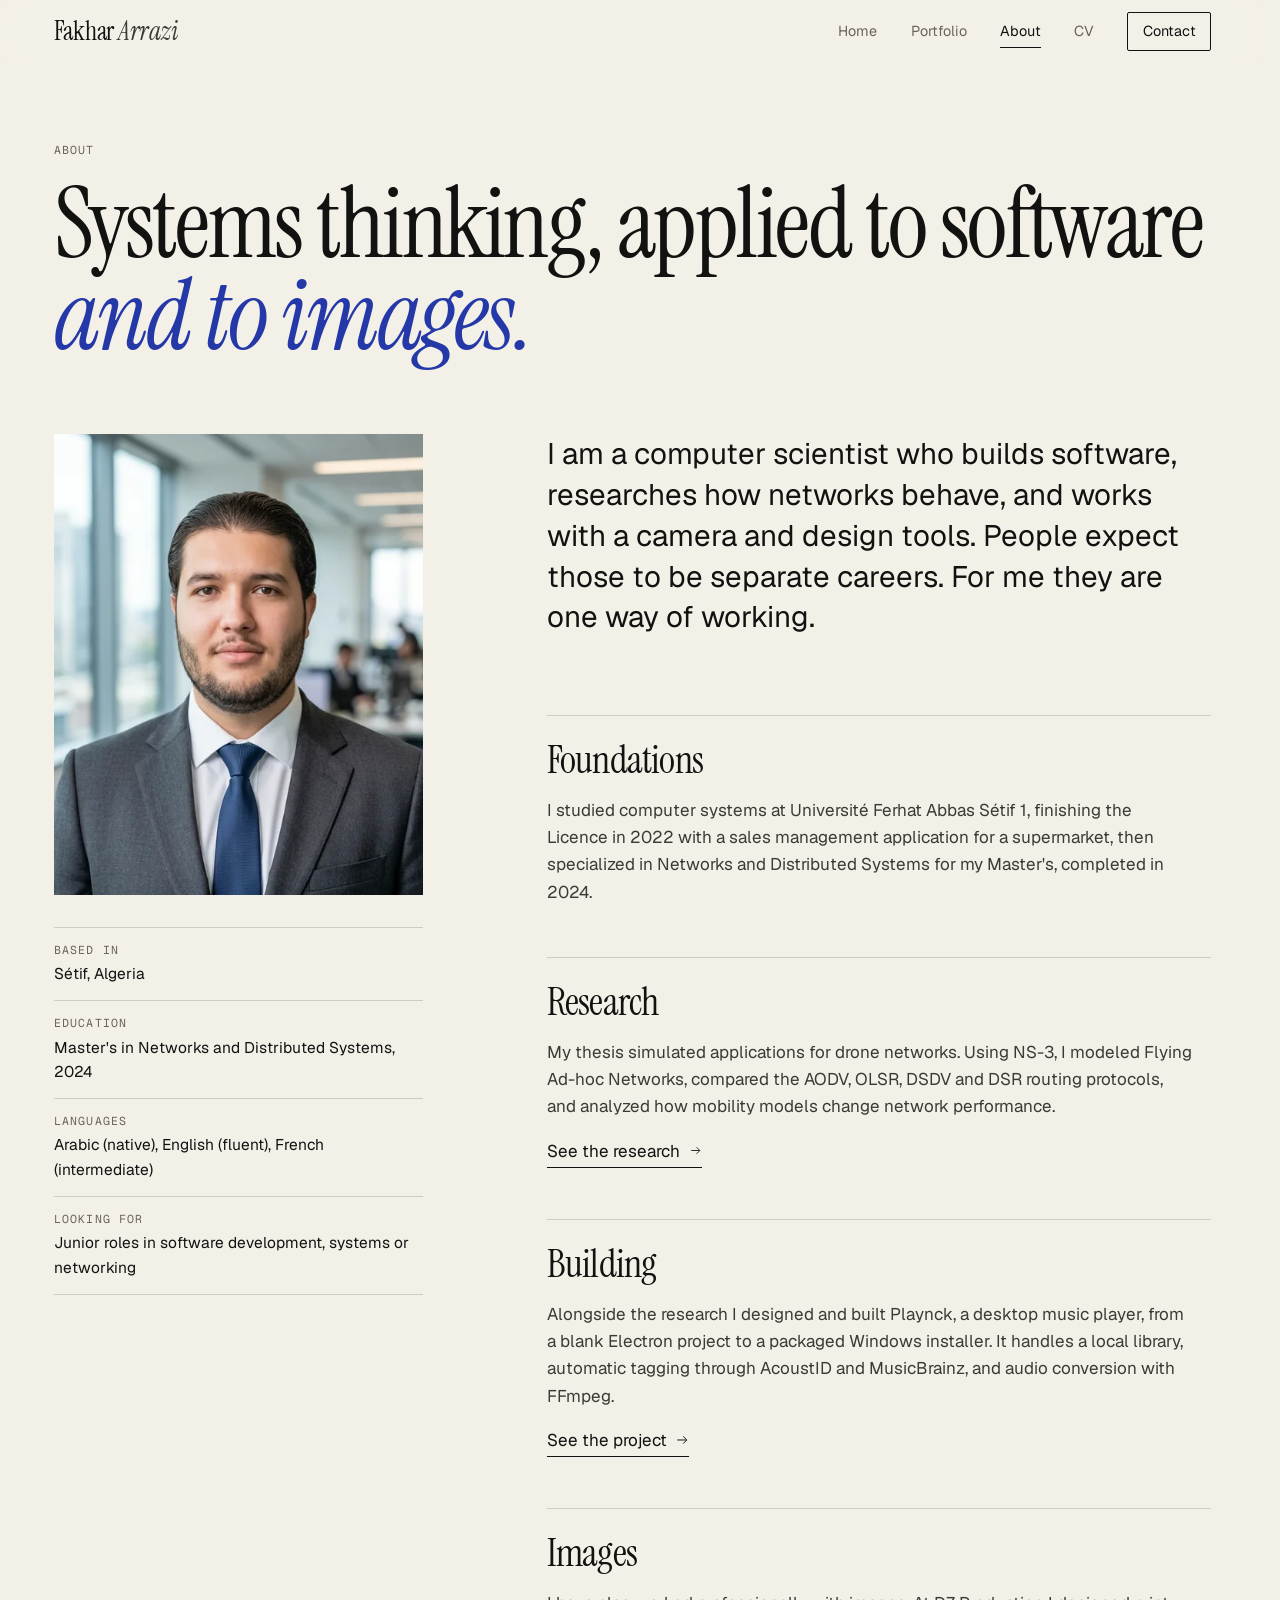
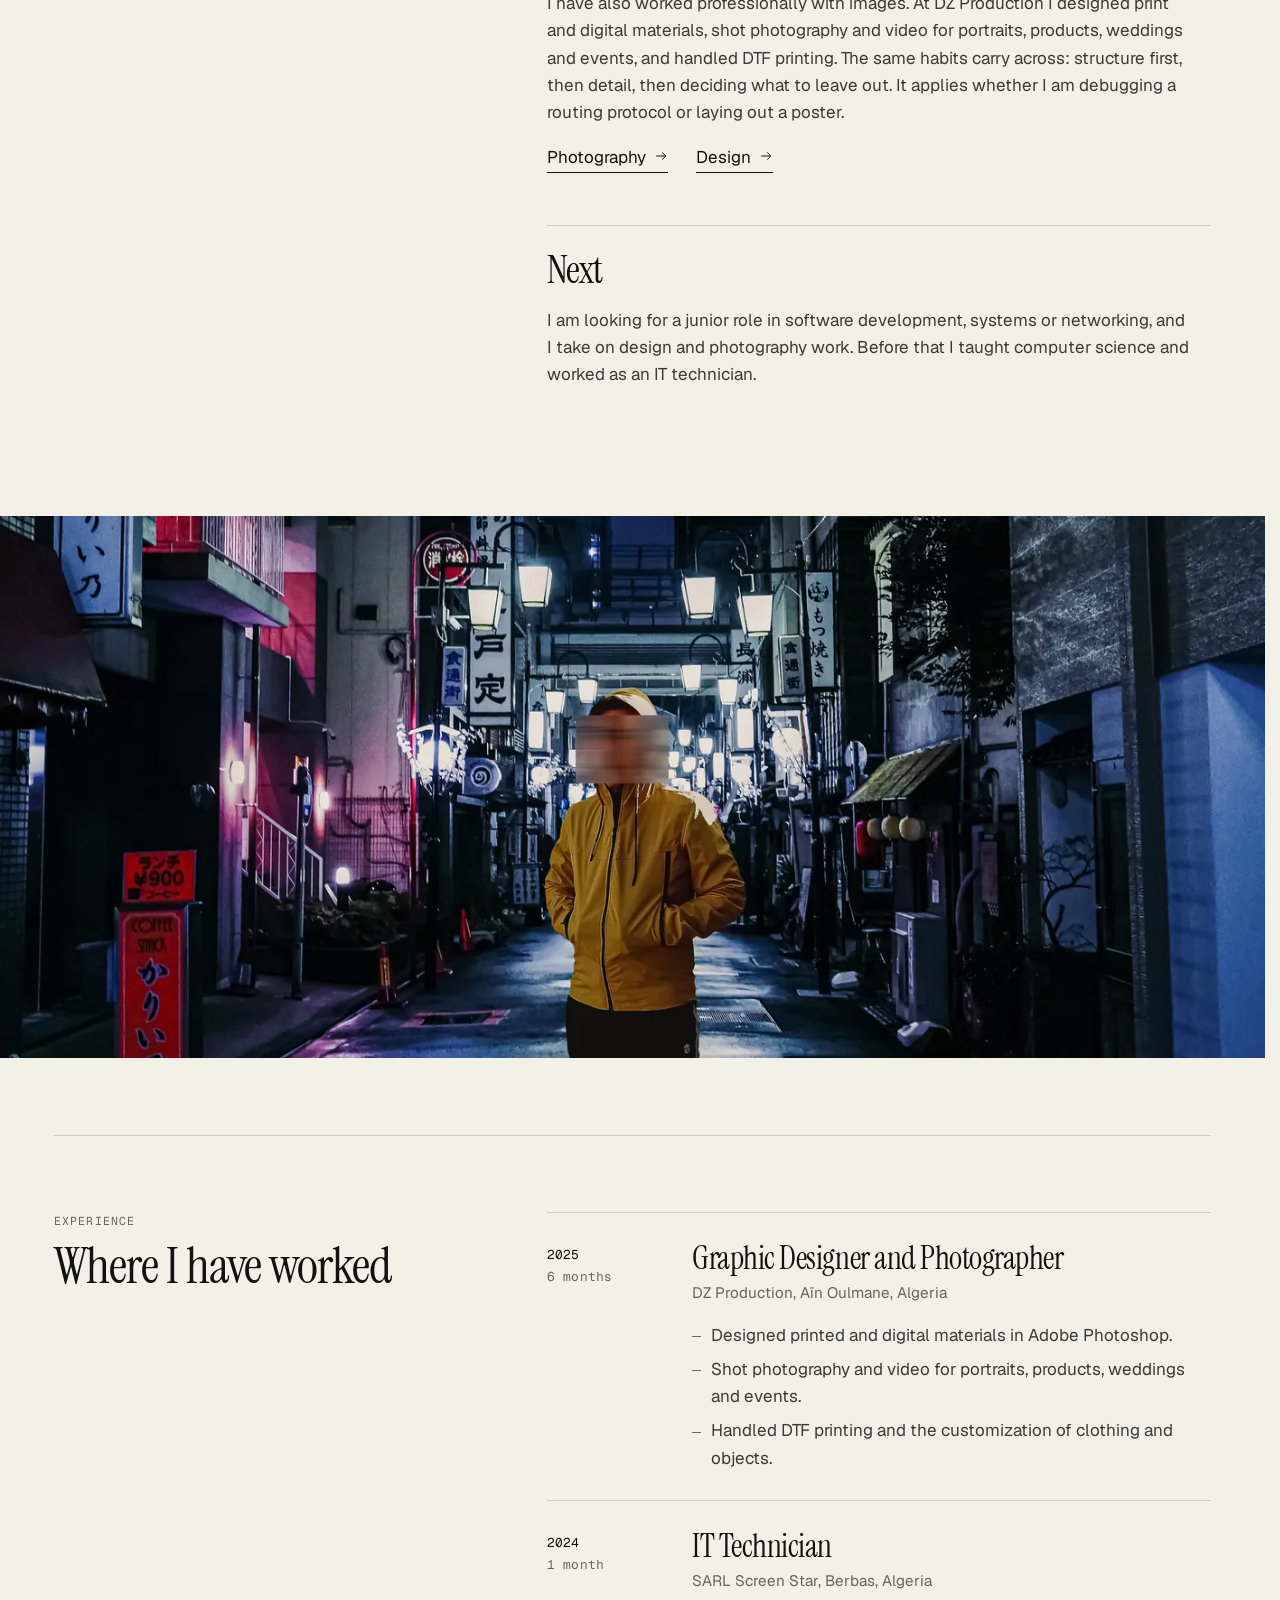
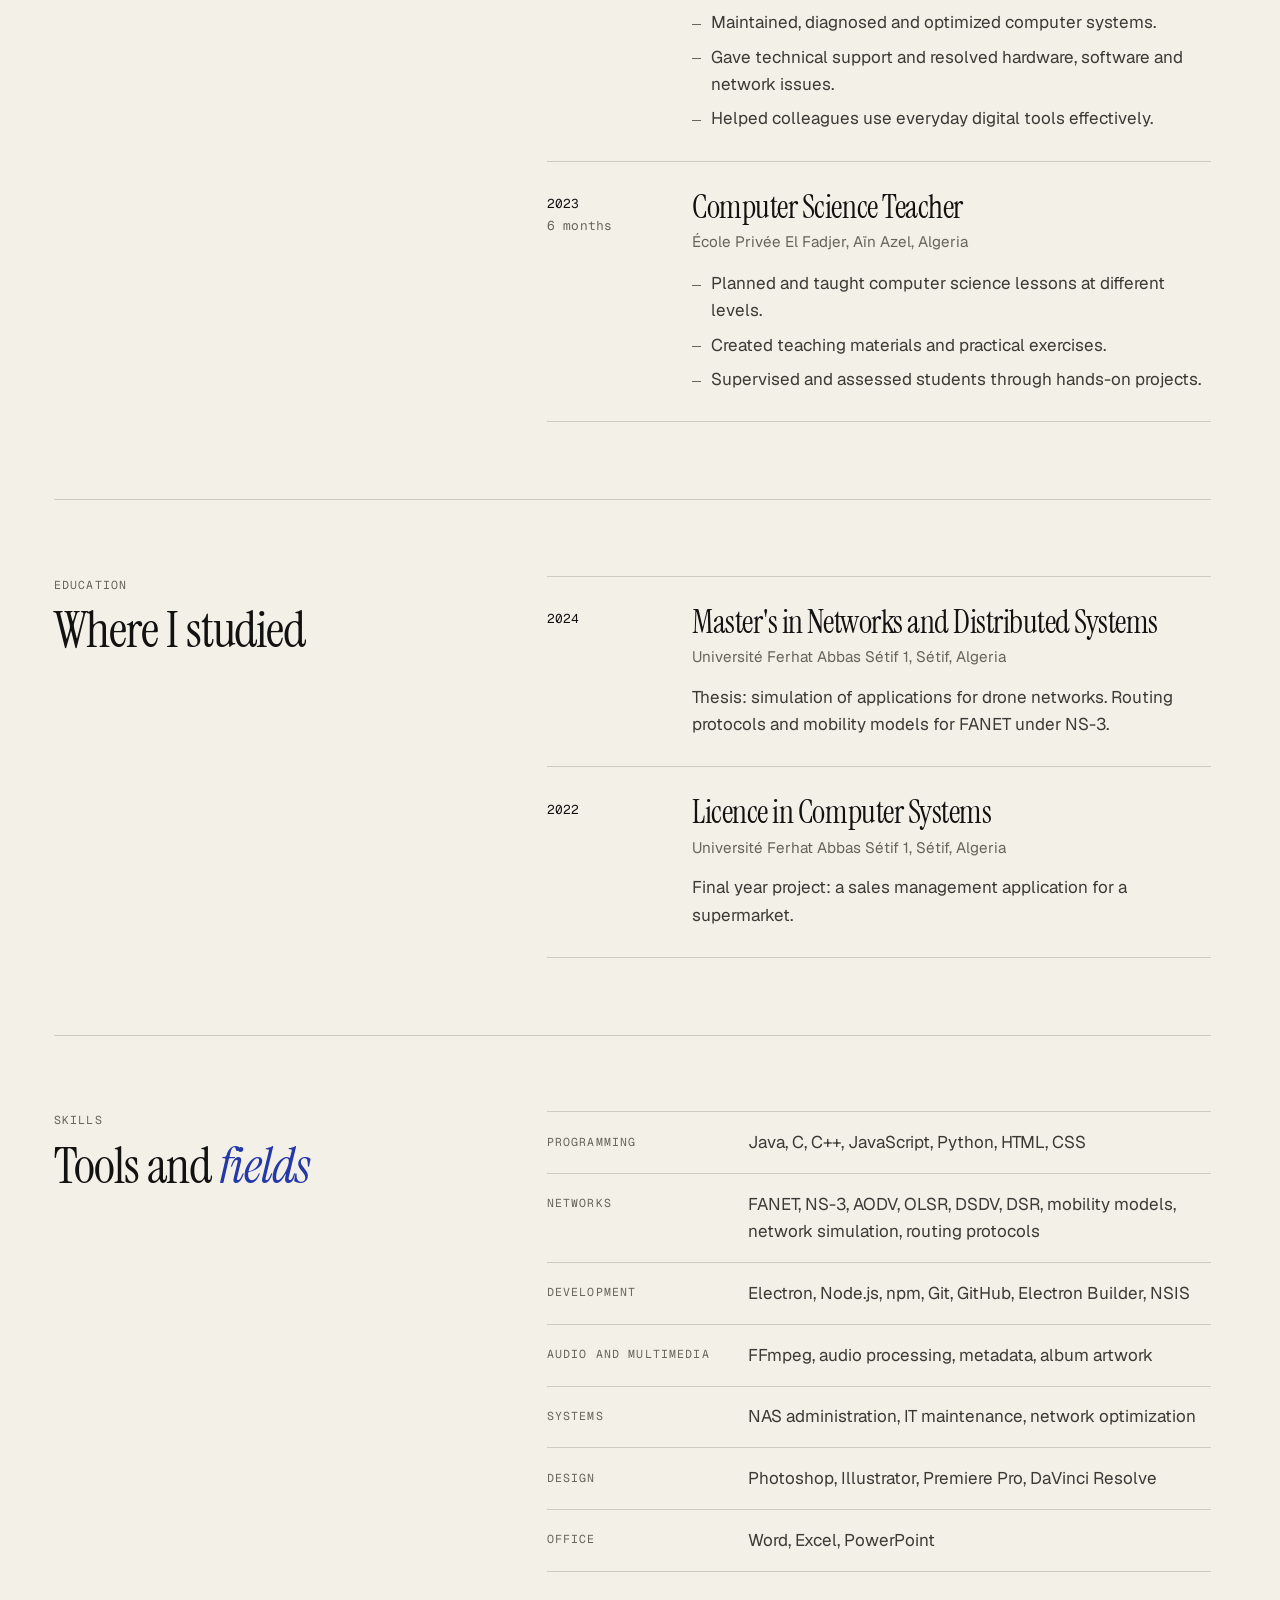
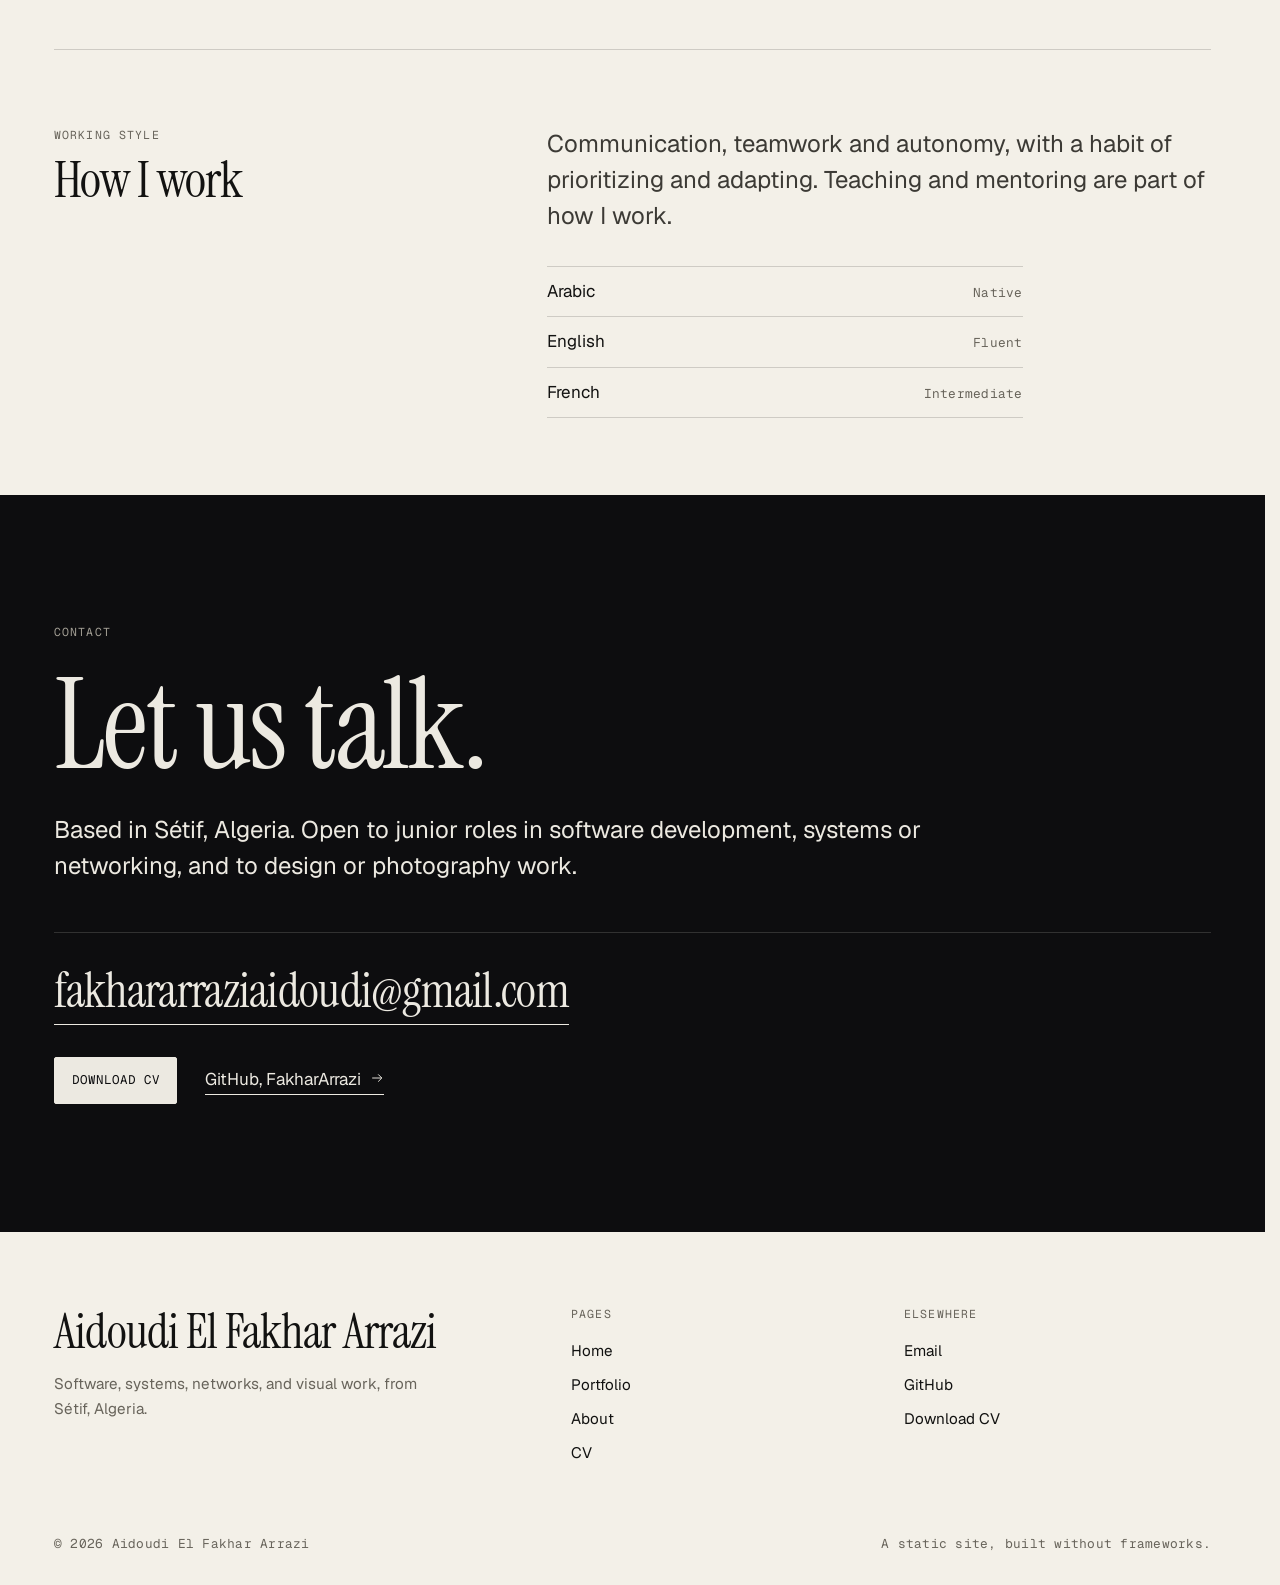
==== commit 8322eb5c: "new desing" ====
--- a/about.html
+++ b/about.html
@@ -1,341 +1,238 @@
 <!DOCTYPE html>
 <html lang="en">
 <head>
-  <meta charset="UTF-8" />
-  <meta name="viewport" content="width=device-width, initial-scale=1.0" />
-  <title>About — Aidoudi El Fakhar Arrazi</title>
-  <meta name="description" content="Aidoudi El Fakhar Arrazi — Networks &amp; Distributed Systems, software development, design and photography. Background, education, experience and contact." />
-
-  <link rel="preconnect" href="https://fonts.googleapis.com">
-  <link rel="preconnect" href="https://fonts.gstatic.com" crossorigin>
-  <link href="https://fonts.googleapis.com/css2?family=Fraunces:opsz,wght@9..144,400;9..144,500&family=Inter:wght@400;500;600&family=IBM+Plex+Mono:wght@400;500&display=swap" rel="stylesheet">
-
-  <link rel="stylesheet" href="css/style.css" />
-  <link rel="stylesheet" href="css/about.css" />
+<meta charset="utf-8">
+<meta name="viewport" content="width=device-width, initial-scale=1">
+<title>About | Aidoudi El Fakhar Arrazi</title>
+<meta name="description" content="Background of Aidoudi El Fakhar Arrazi: Master&#x27;s in Networks and Distributed Systems, FANET research with NS-3, desktop software, photography and graphic design. Sétif, Algeria.">
+<meta name="author" content="Aidoudi El Fakhar Arrazi">
+<meta name="theme-color" content="#f3f0e8">
+<link rel="canonical" href="https://fakhararrazi.github.io/about.html">
+<link rel="icon" href="assets/favicon.svg" type="image/svg+xml">
+
+<meta property="og:type" content="website">
+<meta property="og:site_name" content="Aidoudi El Fakhar Arrazi">
+<meta property="og:locale" content="en">
+<meta property="og:title" content="About | Aidoudi El Fakhar Arrazi">
+<meta property="og:description" content="Background of Aidoudi El Fakhar Arrazi: Master&#x27;s in Networks and Distributed Systems, FANET research with NS-3, desktop software, photography and graphic design. Sétif, Algeria.">
+<meta property="og:url" content="https://fakhararrazi.github.io/about.html">
+<meta property="og:image" content="https://fakhararrazi.github.io/assets/web/og-image.jpg">
+<meta property="og:image:width" content="1200">
+<meta property="og:image:height" content="630">
+<meta property="og:image:alt" content="Night street in Tokyo with a figure in a yellow jacket, photographed and edited by Aidoudi El Fakhar Arrazi">
+<meta name="twitter:card" content="summary_large_image">
+<meta name="twitter:title" content="About | Aidoudi El Fakhar Arrazi">
+<meta name="twitter:description" content="Background of Aidoudi El Fakhar Arrazi: Master&#x27;s in Networks and Distributed Systems, FANET research with NS-3, desktop software, photography and graphic design. Sétif, Algeria.">
+<meta name="twitter:image" content="https://fakhararrazi.github.io/assets/web/og-image.jpg">
+<meta name="twitter:image:alt" content="Night street in Tokyo with a figure in a yellow jacket, photographed and edited by Aidoudi El Fakhar Arrazi">
+
+<link rel="preload" href="assets/fonts/instrument-serif-latin-400-normal.woff2" as="font" type="font/woff2" crossorigin>
+<link rel="preload" href="assets/fonts/geist-latin-wght-normal.woff2" as="font" type="font/woff2" crossorigin>
+<link rel="stylesheet" href="css/style.css">
+<link rel="stylesheet" href="css/about.css">
+<script>document.documentElement.classList.add("js")</script>
+<script type="application/ld+json">
+{
+ "@context": "https://schema.org",
+ "@graph": [
+  {
+   "@type": "Person",
+   "@id": "https://fakhararrazi.github.io/#person",
+   "name": "Aidoudi El Fakhar Arrazi",
+   "alternateName": "Fakhar Arrazi",
+   "url": "https://fakhararrazi.github.io/",
+   "image": "https://fakhararrazi.github.io/assets/web/portrait-896.webp",
+   "description": "Software developer, networking researcher, photographer and graphic designer based in Sétif, Algeria.",
+   "address": {
+    "@type": "PostalAddress",
+    "addressLocality": "Sétif",
+    "addressCountry": "DZ"
+   },
+   "alumniOf": {
+    "@type": "CollegeOrUniversity",
+    "name": "Université Ferhat Abbas Sétif 1"
+   },
+   "knowsAbout": [
+    "Software development",
+    "Computer networks",
+    "Distributed systems",
+    "Flying ad hoc networks",
+    "NS-3",
+    "Electron",
+    "Photography",
+    "Graphic design"
+   ],
+   "sameAs": [
+    "https://github.com/FakharArrazi"
+   ]
+  },
+  {
+   "@type": "AboutPage",
+   "@id": "https://fakhararrazi.github.io/about.html#page",
+   "url": "https://fakhararrazi.github.io/about.html",
+   "name": "About",
+   "inLanguage": "en",
+   "about": {
+    "@id": "https://fakhararrazi.github.io/#person"
+   }
+  }
+ ]
+}
+</script>
 </head>
 <body>
-  <a class="skip-link" href="#main">Skip to content</a>
-
-  <header class="site-header">
-    <nav class="nav container" aria-label="Primary">
-      <a class="nav__mark" href="index.html">Fakhar <strong>Arrazi</strong></a>
-      <button class="nav__toggle" aria-label="Open menu" aria-expanded="false">
-        <span></span><span></span>
-      </button>
-      <ul class="nav__links">
-        <li><a href="index.html">Home</a></li>
-        <li><a href="portfolio.html">Portfolio</a></li>
-        <li><a href="about.html" aria-current="page">About</a></li>
-        <li><a href="cv.html">CV</a></li>
-        <li><a class="nav__contact" href="#contact">Contact</a></li>
-      </ul>
+<a class="skip" href="#main">Skip to content</a>
+<header class="site-header">
+  <div class="site-header__in container">
+    <a class="brand" href="index.html" aria-label="Fakhar Arrazi, home">Fakhar <em>Arrazi</em></a>
+    <nav class="nav" aria-label="Primary">
+      <a href="index.html">Home</a>
+      <a href="portfolio.html">Portfolio</a>
+      <a href="about.html" aria-current="page">About</a>
+      <a href="cv.html">CV</a>
+      <a class="nav__contact" href="about.html#contact">Contact</a>
     </nav>
-  </header>
-
-  <main id="main">
-
-    <!-- ================= INTRO ================= -->
-    <section class="about-intro container">
-      <div data-reveal>
-        <p class="label">About</p>
-        <h1 style="margin-top: 1rem;">Aidoudi El Fakhar Arrazi.</h1>
-      </div>
-      <p class="lede" data-reveal>
-        A Master's in Networks &amp; Distributed Systems, practical experience building
-        software end to end, and a parallel, equally serious practice in photography
-        and design. Currently looking for a junior role in software development,
-        systems, or networking.
-      </p>
-    </section>
-
-    <hr class="hairline container" />
-
-    <!-- ================= BACKGROUND ================= -->
-    <section class="about-block container" data-reveal>
-      <p class="label">Background</p>
-      <div class="about-block__body">
-        <p>
-          My foundation is in Computer Science, with a Master's specialization in
-          Networks &amp; Distributed Systems — specifically Flying Ad-hoc Networks
-          (FANET) and simulation under NS-3. That research interest sits alongside
-          practical software development: I designed and built Playnck, a desktop
-          music player, from a blank Electron project to a packaged, installable
-          Windows app with real users in mind, not just a class exercise.
-        </p>
-        <p>
-          Outside the technical work, I design and shoot — graphic work in Photoshop
-          and Illustrator, and photography and video across portraits, products, and
-          events. I treat both sides as one practice rather than a day job and a
-          hobby: the same attention to structure, detail, and what's worth keeping
-          shows up whether I'm debugging a routing protocol or laying out a poster.
-        </p>
-      </div>
-    </section>
-
-    <hr class="hairline container" />
-
-    <!-- ================= EDUCATION ================= -->
-    <section class="about-block container" data-reveal>
-      <p class="label">Education</p>
-      <div class="about-block__body">
-
-        <div class="entry">
-          <div class="entry__head">
-            <h3>Master's in Networks &amp; Distributed Systems</h3>
-            <span class="entry__meta mono">2024</span>
-          </div>
-          <p class="entry__sub">Université Ferhat Abbas Sétif 1 — Sétif, Algeria</p>
-          <p class="entry__desc">
-            Thesis: simulation of applications for drone networks — routing protocols
-            and mobility models for FANET under NS-3.
-          </p>
-        </div>
-
-        <div class="entry">
-          <div class="entry__head">
-            <h3>Bachelor's (Licence) in Computer Systems</h3>
-            <span class="entry__meta mono">2022</span>
-          </div>
-          <p class="entry__sub">Université Ferhat Abbas Sétif 1 — Sétif, Algeria</p>
-          <p class="entry__desc">
-            Final-year project: a sales management application for a supermarket.
-          </p>
-        </div>
-
-      </div>
-    </section>
-
-    <hr class="hairline container" />
-
-    <!-- ================= EXPERIENCE ================= -->
-    <section class="about-block container" data-reveal>
-      <p class="label">Experience</p>
-      <div class="about-block__body">
-
-        <div class="entry">
-          <div class="entry__head">
-            <h3>Graphic Designer &amp; Photographer</h3>
-            <span class="entry__meta mono">2025 · 6 months</span>
-          </div>
-          <p class="entry__sub">DZ Production — Aïn Oulmane, Algeria</p>
-          <ul class="entry__list">
-            <li>Designed printed and digital graphic materials with Adobe Photoshop.</li>
-            <li>Shot photography and video for portraits, products, weddings and events.</li>
-            <li>Handled DTF printing and customization of clothing and objects.</li>
-          </ul>
-        </div>
-
-        <div class="entry">
-          <div class="entry__head">
-            <h3>IT Technician</h3>
-            <span class="entry__meta mono">2024 · 1 month</span>
-          </div>
-          <p class="entry__sub">SARL Screen Star — Berbas, Algeria</p>
-          <ul class="entry__list">
-            <li>Maintained, diagnosed and optimized computer systems.</li>
-            <li>Provided technical support and resolved hardware, software and network issues.</li>
-            <li>Helped employees make effective use of everyday digital tools.</li>
-          </ul>
-        </div>
-
-        <div class="entry">
-          <div class="entry__head">
-            <h3>Computer Science Teacher</h3>
-            <span class="entry__meta mono">2023 · 6 months</span>
-          </div>
-          <p class="entry__sub">École Privée El Fadjer — Aïn Azel, Algeria</p>
-          <ul class="entry__list">
-            <li>Planned and taught computer science lessons across different levels.</li>
-            <li>Created teaching materials and practical exercises.</li>
-            <li>Supervised and assessed students through hands-on projects.</li>
-          </ul>
-        </div>
-
-      </div>
-    </section>
-
-    <hr class="hairline container" />
-
-    <!-- ================= PROJECTS ================= -->
-    <section class="about-block container" data-reveal>
-      <p class="label">Projects</p>
-      <div class="about-block__body">
-
-        <div class="entry">
-          <div class="entry__head">
-            <h3>Playnck</h3>
-            <span class="entry__meta mono">Electron · Node.js</span>
-          </div>
-          <p class="entry__desc">
-            A desktop music player for managing and playing a local library —
-            AcoustID and MusicBrainz integration for automatic identification and
-            tagging, FFmpeg for audio conversion and album artwork, packaged and
-            distributed for Windows with Electron Builder and NSIS.
-          </p>
-          <a class="link-arrow" href="portfolio.html#playnck">View project<svg viewBox="0 0 24 24" fill="none" stroke="currentColor" stroke-width="1.5"><path d="M5 12h14M13 6l6 6-6 6"/></svg></a>
-        </div>
-
-        <div class="entry">
-          <div class="entry__head">
-            <h3>FANET / NS-3 Simulation</h3>
-            <span class="entry__meta mono">Master's research</span>
-          </div>
-          <p class="entry__desc">
-            Modeling and simulating Flying Ad-hoc Networks under NS-3, comparing the
-            AODV, OLSR, DSDV and DSR routing protocols and analyzing how mobility
-            models affect the performance of drone networks.
-          </p>
-          <a class="link-arrow" href="portfolio.html#fanet">View project<svg viewBox="0 0 24 24" fill="none" stroke="currentColor" stroke-width="1.5"><path d="M5 12h14M13 6l6 6-6 6"/></svg></a>
-        </div>
-
-        <div class="entry">
-          <div class="entry__head">
-            <h3>This website</h3>
-            <span class="entry__meta mono">HTML · CSS · JS</span>
-          </div>
-          <p class="entry__desc">
-            Designed to hold the software and creative work side by side without
-            either one overshadowing the other — including a custom swipeable
-            gallery and a self-serve image system so new work can be dropped in
-            without editing code. Built and maintained independently.
-          </p>
-        </div>
-
-      </div>
-    </section>
-
-    <hr class="hairline container" />
-
-    <!-- ================= SKILLS ================= -->
-    <section class="about-block container" data-reveal>
-      <p class="label">Skills</p>
-      <div class="about-block__body">
-        <div class="skills-grid">
-
-          <div class="skills-group">
-            <h4>Programming</h4>
-            <p>Java, C, C++, JavaScript, Python, HTML, CSS</p>
-          </div>
-
-          <div class="skills-group">
-            <h4>Networks</h4>
-            <p>FANET, NS-3, AODV, OLSR, DSDV, DSR, mobility models, network simulation, routing protocols</p>
-          </div>
-
-          <div class="skills-group">
-            <h4>Development</h4>
-            <p>Electron, Node.js, npm, Git, GitHub, Electron Builder, NSIS</p>
-          </div>
-
-          <div class="skills-group">
-            <h4>Audio / Multimedia</h4>
-            <p>FFmpeg, audio processing, metadata, album artwork</p>
-          </div>
-
-          <div class="skills-group">
-            <h4>Systems</h4>
-            <p>NAS administration, IT maintenance, network optimization</p>
-          </div>
-
-          <div class="skills-group">
-            <h4>Design</h4>
-            <p>Photoshop, Illustrator, Premiere Pro, DaVinci Resolve</p>
-          </div>
-
-          <div class="skills-group">
-            <h4>Office</h4>
-            <p>Word, Excel, PowerPoint</p>
-          </div>
-
-        </div>
-      </div>
-    </section>
-
-    <hr class="hairline container" />
-
-    <!-- ================= PHOTOGRAPHY & DESIGN ================= -->
-    <section class="about-block container" data-reveal>
-      <p class="label">Photography &amp; Design</p>
-      <div class="about-block__body">
-        <p>
-          An ongoing visual practice alongside the technical work — photography
-          across portraits, products and events, and graphic design spanning branding,
-          print and social media. See the
-          <a class="link-arrow" style="border:none; display:inline;" href="portfolio.html#photography">photography</a>
-          and
-          <a class="link-arrow" style="border:none; display:inline;" href="portfolio.html#design">design</a>
-          galleries for the full body of work.
-        </p>
-      </div>
-    </section>
-
-    <hr class="hairline container" />
-
-    <!-- ================= LANGUAGES & QUALITIES ================= -->
-    <section class="about-block container" data-reveal>
-      <div class="two-col">
-        <div>
-          <p class="label">Languages</p>
-          <div class="about-block__body">
-            <div class="lang-row"><span>Arabic</span><span class="mono">Native</span></div>
-            <div class="lang-row"><span>English</span><span class="mono">Fluent</span></div>
-            <div class="lang-row"><span>French</span><span class="mono">Intermediate</span></div>
-          </div>
-        </div>
-        <div>
-          <p class="label">How I work</p>
-          <div class="about-block__body">
-            <div class="tag-grid">
-              <span>Communication</span>
-              <span>Teaching &amp; mentoring</span>
-              <span>Teamwork</span>
-              <span>Autonomy</span>
-              <span>Prioritization</span>
-              <span>Adaptability</span>
-            </div>
-          </div>
-        </div>
-      </div>
-    </section>
-
-    <hr class="hairline container" />
-
-    <!-- ================= CONTACT ================= -->
-    <section class="about-block container" id="contact" data-reveal>
-      <p class="label">Contact</p>
-      <div class="about-block__body">
-        <p class="lede" style="margin-bottom: 1.5rem;">
-          Sétif, Algeria — open to junior roles in software development, systems, or
-          networking, and to design or photography work.
-        </p>
-        <div class="contact-links">
-          <a class="link-arrow" href="mailto:fakhararraziaidoudi@gmail.com">Email<svg viewBox="0 0 24 24" fill="none" stroke="currentColor" stroke-width="1.5"><path d="M5 12h14M13 6l6 6-6 6"/></svg></a>
-          <a class="link-arrow" href="https://github.com/FakharArrazi" target="_blank" rel="noopener">GitHub — @FakharArrazi<svg viewBox="0 0 24 24" fill="none" stroke="currentColor" stroke-width="1.5"><path d="M5 12h14M13 6l6 6-6 6"/></svg></a>
-          <a class="link-arrow" href="cv.html">Download CV<svg viewBox="0 0 24 24" fill="none" stroke="currentColor" stroke-width="1.5"><path d="M5 12h14M13 6l6 6-6 6"/></svg></a>
-        </div>
-      </div>
-    </section>
-
-  </main>
-
-  <footer class="site-footer container">
-    <div class="footer__grid">
-      <span class="footer__name display">Aidoudi El Fakhar Arrazi</span>
-      <nav class="footer__links" aria-label="Footer">
-        <a href="index.html">Home</a>
-        <a href="portfolio.html">Portfolio</a>
-        <a href="about.html">About</a>
-        <a href="cv.html">CV</a>
-        <a href="https://github.com/FakharArrazi" target="_blank" rel="noopener">GitHub</a>
-      </nav>
-    </div>
-    <div class="footer__meta">
-      <span>&copy; <span id="year"></span> Aidoudi El Fakhar Arrazi</span>
-      <span>Built &amp; maintained independently</span>
-    </div>
-  </footer>
-
-  <script>document.getElementById("year").textContent = new Date().getFullYear();</script>
-  <script src="js/main.js"></script>
+    <button class="menu-btn" type="button" aria-expanded="false" aria-controls="menu">Menu</button>
+  </div>
+</header>
+<div class="menu" id="menu" aria-hidden="true" inert role="dialog" aria-modal="true" aria-label="Site menu">
+  <div class="container">
+    <div class="menu__top"><a class="brand" href="index.html">Fakhar <em>Arrazi</em></a><button class="menu-btn menu__close" type="button">Close</button></div>
+  </div>
+  <nav class="menu__nav container" aria-label="Mobile">
+      <a href="index.html">Home<span>01</span></a>
+      <a href="portfolio.html">Portfolio<span>02</span></a>
+      <a href="about.html" aria-current="page">About<span>03</span></a>
+      <a href="cv.html">CV<span>04</span></a>
+      <a href="about.html#contact">Contact<span>05</span></a>
+  </nav>
+  <div class="menu__foot container"><a class="link" href="mailto:fakhararraziaidoudi@gmail.com">fakhararraziaidoudi@gmail.com</a><a class="link" href="https://github.com/FakharArrazi" target="_blank" rel="noopener">GitHub</a></div>
+</div>
+<main id="main">
+
+<section class="about-head container">
+  <p class="eyebrow">About</p>
+  <h1>Systems thinking, applied to software <em>and to images.</em></h1>
+</section>
+
+<section class="story container">
+  <aside class="story__side">
+    <figure data-reveal>
+      <img src="assets/web/portrait-896.webp" srcset="assets/web/portrait-480.webp 480w, assets/web/portrait-896.webp 896w" sizes="(max-width: 900px) 70vw, 28vw" width="896" height="1195" alt="Portrait of Aidoudi El Fakhar Arrazi in a grey suit and navy tie" loading="eager" decoding="async" style="object-position:50% 24%">
+    </figure>
+    <dl class="glance" data-reveal style="--d:.08s">
+      <div><dt>Based in</dt><dd>Sétif, Algeria</dd></div>
+      <div><dt>Education</dt><dd>Master's in Networks and Distributed Systems, 2024</dd></div>
+      <div><dt>Languages</dt><dd>Arabic (native), English (fluent), French (intermediate)</dd></div>
+      <div><dt>Looking for</dt><dd>Junior roles in software development, systems or networking</dd></div>
+    </dl>
+  </aside>
+  <div class="story__main">
+    <p class="lede" data-reveal>I am a computer scientist who builds software, researches how networks behave, and works with a camera and design tools. People expect those to be separate careers. For me they are one way of working.</p>
+    <div class="chapters">
+      <section data-reveal>
+        <h2>Foundations</h2>
+        <div class="prose"><p>I studied computer systems at Université Ferhat Abbas Sétif 1, finishing the Licence in 2022 with a sales management application for a supermarket, then specialized in Networks and Distributed Systems for my Master's, completed in 2024.</p></div>
+      </section>
+      <section data-reveal>
+        <h2>Research</h2>
+        <div class="prose"><p>My thesis simulated applications for drone networks. Using NS-3, I modeled Flying Ad-hoc Networks, compared the AODV, OLSR, DSDV and DSR routing protocols, and analyzed how mobility models change network performance.</p></div>
+        <p><a class="link link--arrow" href="portfolio.html#fanet">See the research</a></p>
+      </section>
+      <section data-reveal>
+        <h2>Building</h2>
+        <div class="prose"><p>Alongside the research I designed and built Playnck, a desktop music player, from a blank Electron project to a packaged Windows installer. It handles a local library, automatic tagging through AcoustID and MusicBrainz, and audio conversion with FFmpeg.</p></div>
+        <p><a class="link link--arrow" href="portfolio.html#playnck">See the project</a></p>
+      </section>
+      <section data-reveal>
+        <h2>Images</h2>
+        <div class="prose"><p>I have also worked professionally with images. At DZ Production I designed print and digital materials, shot photography and video for portraits, products, weddings and events, and handled DTF printing. The same habits carry across: structure first, then detail, then deciding what to leave out. It applies whether I am debugging a routing protocol or laying out a poster.</p></div>
+        <p class="links2"><a class="link link--arrow" href="portfolio.html#photography">Photography</a><a class="link link--arrow" href="portfolio.html#design">Design</a></p>
+      </section>
+      <section data-reveal>
+        <h2>Next</h2>
+        <div class="prose"><p>I am looking for a junior role in software development, systems or networking, and I take on design and photography work. Before that I taught computer science and worked as an IT technician.</p></div>
+      </section>
+    </div>
+  </div>
+</section>
+
+<figure class="band" data-reveal>
+  <img src="assets/web/tokyo-1400.webp" srcset="assets/web/tokyo-800.webp 800w, assets/web/tokyo-1400.webp 1400w, assets/web/tokyo-2200.webp 2200w" sizes="100vw" width="4000" height="2080" alt="A figure in a yellow jacket standing in a narrow Tokyo street at night, lit by lanterns and neon signs" loading="lazy" decoding="async" style="object-position:50% 55%">
+</figure>
+
+<section class="block container" aria-labelledby="exp-title">
+  <div class="block__head"><p class="eyebrow">Experience</p><h2 id="exp-title">Where I have worked</h2></div>
+  <ol class="timeline">
+<li class="tl" data-reveal><div class="tl__date mono">2025<span>6 months</span></div><div class="tl__body"><h3>Graphic Designer and Photographer</h3><p class="tl__org">DZ Production, Aïn Oulmane, Algeria</p><ul class="tl__list"><li>Designed printed and digital materials in Adobe Photoshop.</li><li>Shot photography and video for portraits, products, weddings and events.</li><li>Handled DTF printing and the customization of clothing and objects.</li></ul></div></li>
+<li class="tl" data-reveal><div class="tl__date mono">2024<span>1 month</span></div><div class="tl__body"><h3>IT Technician</h3><p class="tl__org">SARL Screen Star, Berbas, Algeria</p><ul class="tl__list"><li>Maintained, diagnosed and optimized computer systems.</li><li>Gave technical support and resolved hardware, software and network issues.</li><li>Helped colleagues use everyday digital tools effectively.</li></ul></div></li>
+<li class="tl" data-reveal><div class="tl__date mono">2023<span>6 months</span></div><div class="tl__body"><h3>Computer Science Teacher</h3><p class="tl__org">École Privée El Fadjer, Aïn Azel, Algeria</p><ul class="tl__list"><li>Planned and taught computer science lessons at different levels.</li><li>Created teaching materials and practical exercises.</li><li>Supervised and assessed students through hands-on projects.</li></ul></div></li>
+  </ol>
+</section>
+
+<section class="block container" aria-labelledby="edu-title">
+  <div class="block__head"><p class="eyebrow">Education</p><h2 id="edu-title">Where I studied</h2></div>
+  <ol class="timeline">
+<li class="tl" data-reveal><div class="tl__date mono">2024</div><div class="tl__body"><h3>Master's in Networks and Distributed Systems</h3><p class="tl__org">Université Ferhat Abbas Sétif 1, Sétif, Algeria</p><p class="tl__desc">Thesis: simulation of applications for drone networks. Routing protocols and mobility models for FANET under NS-3.</p></div></li>
+<li class="tl" data-reveal><div class="tl__date mono">2022</div><div class="tl__body"><h3>Licence in Computer Systems</h3><p class="tl__org">Université Ferhat Abbas Sétif 1, Sétif, Algeria</p><p class="tl__desc">Final year project: a sales management application for a supermarket.</p></div></li>
+  </ol>
+</section>
+
+<section class="block container" aria-labelledby="skills-title">
+  <div class="block__head"><p class="eyebrow">Skills</p><h2 id="skills-title">Tools and <em>fields</em></h2></div>
+  <dl class="skills">
+<div data-reveal><dt>Programming</dt><dd>Java, C, C++, JavaScript, Python, HTML, CSS</dd></div>
+<div data-reveal><dt>Networks</dt><dd>FANET, NS-3, AODV, OLSR, DSDV, DSR, mobility models, network simulation, routing protocols</dd></div>
+<div data-reveal><dt>Development</dt><dd>Electron, Node.js, npm, Git, GitHub, Electron Builder, NSIS</dd></div>
+<div data-reveal><dt>Audio and multimedia</dt><dd>FFmpeg, audio processing, metadata, album artwork</dd></div>
+<div data-reveal><dt>Systems</dt><dd>NAS administration, IT maintenance, network optimization</dd></div>
+<div data-reveal><dt>Design</dt><dd>Photoshop, Illustrator, Premiere Pro, DaVinci Resolve</dd></div>
+<div data-reveal><dt>Office</dt><dd>Word, Excel, PowerPoint</dd></div>
+  </dl>
+</section>
+
+<section class="block container" aria-labelledby="how-title">
+  <div class="block__head"><p class="eyebrow">Working style</p><h2 id="how-title">How I work</h2></div>
+  <div class="how">
+    <p class="lede" data-reveal>Communication, teamwork and autonomy, with a habit of prioritizing and adapting. Teaching and mentoring are part of how I work.</p>
+    <dl class="langs" data-reveal style="--d:.08s">
+      <div><dt>Arabic</dt><dd class="mono">Native</dd></div>
+      <div><dt>English</dt><dd class="mono">Fluent</dd></div>
+      <div><dt>French</dt><dd class="mono">Intermediate</dd></div>
+    </dl>
+  </div>
+</section>
+
+<section class="contact on-dark" id="contact" aria-labelledby="contact-title">
+  <div class="container contact__in">
+    <p class="eyebrow" data-reveal>Contact</p>
+    <h2 id="contact-title" data-reveal>Let us talk.</h2>
+    <p class="lede" data-reveal>Based in Sétif, Algeria. Open to junior roles in software development, systems or networking, and to design or photography work.</p>
+    <div class="contact__links" data-reveal>
+      <a class="contact__mail serif link" href="mailto:fakhararraziaidoudi@gmail.com">fakhararraziaidoudi@gmail.com</a>
+      <div class="contact__row"><a class="btn" href="assets/cv/cv.pdf" download>Download CV</a><a class="link link--arrow" href="https://github.com/FakharArrazi" target="_blank" rel="noopener">GitHub, FakharArrazi</a></div>
+    </div>
+  </div>
+</section>
+
+</main>
+<footer class="site-footer container">
+  <div class="footer__top">
+    <div class="footer__brand">
+      <p class="footer__name">Aidoudi El Fakhar Arrazi</p>
+      <p class="footer__note">Software, systems, networks, and visual work, from Sétif, Algeria.</p>
+    </div>
+    <div class="footer__col">
+      <h2>Pages</h2>
+      <a href="index.html">Home</a><a href="portfolio.html">Portfolio</a><a href="about.html">About</a><a href="cv.html">CV</a>
+    </div>
+    <div class="footer__col">
+      <h2>Elsewhere</h2>
+      <a href="mailto:fakhararraziaidoudi@gmail.com">Email</a><a href="https://github.com/FakharArrazi" target="_blank" rel="noopener">GitHub</a><a href="assets/cv/cv.pdf" download>Download CV</a>
+    </div>
+  </div>
+  <div class="footer__bottom mono"><span>&copy; <span data-year>2026</span> Aidoudi El Fakhar Arrazi</span><span>A static site, built without frameworks.</span></div>
+</footer>
+<script src="js/main.js" defer></script>
 </body>
 </html>
--- a/css/style.css
+++ b/css/style.css
@@ -1,352 +1,263 @@
 /* ==========================================================================
-   Aidoudi El Fakhar Arrazi — Base stylesheet
-   Design tokens + reset + shared layout, navigation, footer, components.
-   Every page loads this file first, then a page-specific stylesheet.
+   Aidoudi El Fakhar Arrazi, shared foundation
+   Fonts, tokens, reset, typography, layout, header, menu, footer,
+   buttons, reveal motion and the lightbox. Loaded on every page,
+   followed by one page stylesheet.
    ========================================================================== */
 
+@font-face { font-family: "Instrument Serif"; src: url("../assets/fonts/instrument-serif-latin-400-normal.woff2") format("woff2"); font-weight: 400; font-style: normal; font-display: swap; }
+@font-face { font-family: "Instrument Serif"; src: url("../assets/fonts/instrument-serif-latin-400-italic.woff2") format("woff2"); font-weight: 400; font-style: italic; font-display: swap; }
+@font-face { font-family: "Geist"; src: url("../assets/fonts/geist-latin-wght-normal.woff2") format("woff2"); font-weight: 100 900; font-display: swap; }
+@font-face { font-family: "Geist Mono"; src: url("../assets/fonts/geist-mono-latin-wght-normal.woff2") format("woff2"); font-weight: 100 900; font-display: swap; }
+
 :root {
-  /* Color */
-  --bg:        #F7F7F5;
-  --bg-raised: #FFFFFF;
-  --ink:       #14161A;
-  --ink-soft:  #3A3D42;
-  --muted:     #6B6F76;
-  --line:      #E2E3E0;
-  --line-soft: #ECEDEA;
-  --accent:    #33449E;   /* used sparingly: links, active states, focus */
-  --accent-ink: #FFFFFF;
-
-  /* Type */
-  --font-display: 'Fraunces', Georgia, 'Times New Roman', serif;
-  --font-body:    'Inter', -apple-system, BlinkMacSystemFont, 'Segoe UI', sans-serif;
-  --font-mono:    'IBM Plex Mono', 'SFMono-Regular', Consolas, monospace;
-
-  /* Scale */
-  --step--1: clamp(0.92rem, 0.89rem + 0.15vw, 1rem);
-  --step-0:  clamp(1.08rem, 1.03rem + 0.2vw, 1.18rem);
-  --step-1:  clamp(1.28rem, 1.18rem + 0.5vw, 1.48rem);
-  --step-2:  clamp(1.5rem, 1.3rem + 1vw, 1.9rem);
-  --step-3:  clamp(2rem, 1.6rem + 2vw, 2.75rem);
-  --step-4:  clamp(2.75rem, 2rem + 3.5vw, 4.25rem);
-  --step-5:  clamp(3.5rem, 2.4rem + 5.5vw, 6.5rem);
-
-  /* Layout */
-  --container: 1220px;
-  --gutter: clamp(1.25rem, 3vw, 3rem);
-  --section-space: clamp(4.5rem, 10vw, 9rem);
-
-  /* Motion */
-  --ease: cubic-bezier(0.22, 1, 0.36, 1);
-  --fast: 220ms;
-  --slow: 620ms;
-}
-
-@media (prefers-color-scheme: dark) {
-  /* Intentionally not auto-switching to dark mode — the design is
-     built around the off-white/near-black pairing at all times.
-     Left here as a documented decision, not an oversight. */
+  --paper: #f3f0e8;
+  --paper-2: #e9e5da;
+  --ink: #121211;
+  --ink-2: #3c3a35;
+  --mute: #68645b;
+  --line: rgba(18, 18, 17, 0.16);
+  --line-soft: rgba(18, 18, 17, 0.08);
+  --accent: #2438a8;
+
+  --dark: #0d0d0f;
+  --on-dark: #ece9e1;
+  --mute-dark: #a29e94;
+  --line-dark: rgba(236, 233, 225, 0.16);
+  --accent-dark: #9aa9ff;
+
+  --serif: "Instrument Serif", Georgia, "Times New Roman", serif;
+  --sans: "Geist", system-ui, -apple-system, "Segoe UI", Roboto, sans-serif;
+  --mono: "Geist Mono", ui-monospace, SFMono-Regular, Menlo, Consolas, monospace;
+
+  --header-h: 64px;
+  --max: 1360px;
+  --gutter: clamp(1.25rem, 4.2vw, 3.75rem);
+  --gap: clamp(1rem, 2vw, 2rem);
+  --section: clamp(4rem, 10vw, 10rem);
+  --section-sm: clamp(3rem, 6vw, 5.5rem);
+  --ease: cubic-bezier(0.2, 0.8, 0.2, 1);
 }
 
 /* ---------- Reset ---------- */
 
 *, *::before, *::after { box-sizing: border-box; }
-html { -webkit-text-size-adjust: 100%; scroll-behavior: smooth; }
-@media (prefers-reduced-motion: reduce) {
-  html { scroll-behavior: auto; }
-  *, *::before, *::after {
-    animation-duration: 0.01ms !important;
-    animation-iteration-count: 1 !important;
-    transition-duration: 0.01ms !important;
-    scroll-behavior: auto !important;
-  }
-}
-
+html { -webkit-text-size-adjust: 100%; scroll-behavior: smooth; scrollbar-gutter: stable; }
 body {
   margin: 0;
-  background: var(--bg);
+  background: var(--paper);
   color: var(--ink);
-  font-family: var(--font-body);
-  font-size: var(--step-0);
+  font-family: var(--sans);
+  font-size: clamp(1rem, 0.96rem + 0.2vw, 1.0625rem);
   line-height: 1.6;
   -webkit-font-smoothing: antialiased;
   text-rendering: optimizeLegibility;
-}
-
-img, svg { display: block; max-width: 100%; }
+  overflow-x: clip;
+}
+body.is-locked { overflow: hidden; }
+img, svg { display: block; max-width: 100%; height: auto; }
 a { color: inherit; text-decoration: none; }
-button { font: inherit; color: inherit; background: none; border: 0; cursor: pointer; }
-ul { list-style: none; margin: 0; padding: 0; }
-h1, h2, h3, h4, p { margin: 0; }
-
-::selection { background: var(--ink); color: var(--bg); }
-
-:focus-visible {
-  outline: 2px solid var(--accent);
-  outline-offset: 3px;
-  border-radius: 1px;
-}
-
-/* ---------- Type helpers ---------- */
-
-.display   { font-family: var(--font-display); font-weight: 400; letter-spacing: -0.01em; }
-.mono      { font-family: var(--font-mono); }
-.label {
-  font-family: var(--font-mono);
-  font-size: var(--step--1);
-  letter-spacing: 0.08em;
+button { font: inherit; color: inherit; background: none; border: 0; padding: 0; cursor: pointer; }
+ul, ol { list-style: none; margin: 0; padding: 0; }
+h1, h2, h3, h4, p, figure, dl, dd { margin: 0; }
+::selection { background: var(--ink); color: var(--paper); }
+:focus-visible { outline: 2px solid var(--accent); outline-offset: 3px; }
+.on-dark :focus-visible { outline-color: var(--accent-dark); }
+[id] { scroll-margin-top: calc(var(--header-h) + 3.5rem); }
+
+.skip { position: absolute; left: -999px; top: 0; z-index: 100; background: var(--ink); color: var(--paper); padding: 0.8em 1.2em; font-family: var(--mono); font-size: 0.8rem; }
+.skip:focus { left: var(--gutter); top: 0.75rem; }
+
+/* ---------- Typography ---------- */
+
+h1, h2, h3, .serif { font-family: var(--serif); font-weight: 400; letter-spacing: -0.015em; }
+h1 { font-size: clamp(2.9rem, 0.7rem + 9vw, 8.5rem); line-height: 0.94; letter-spacing: -0.025em; }
+h2 { font-size: clamp(2.4rem, 1.5rem + 3.8vw, 5rem); line-height: 0.98; letter-spacing: -0.02em; }
+h3 { font-size: clamp(1.55rem, 1.3rem + 0.9vw, 2.1rem); line-height: 1.1; }
+em { font-style: italic; }
+
+.eyebrow, .mono {
+  font-family: var(--mono);
+  font-size: 0.72rem;
+  letter-spacing: 0.1em;
   text-transform: uppercase;
-  color: var(--muted);
-}
-
-h1 { font-family: var(--font-display); font-size: var(--step-5); line-height: 1.02; font-weight: 400; letter-spacing: -0.015em; }
-h2 { font-family: var(--font-display); font-size: var(--step-3); line-height: 1.1; font-weight: 400; letter-spacing: -0.01em; }
-h3 { font-family: var(--font-display); font-size: var(--step-2); line-height: 1.2; font-weight: 400; }
-
-p.lede { font-size: var(--step-1); color: var(--ink-soft); line-height: 1.55; max-width: 40em; }
+  line-height: 1.5;
+  color: var(--mute);
+}
+.mono { text-transform: none; letter-spacing: 0.02em; font-size: 0.8rem; }
+.lede { font-size: clamp(1.15rem, 1rem + 0.7vw, 1.5rem); line-height: 1.5; color: var(--ink-2); max-width: 38em; }
+.prose p + p { margin-top: 1.1em; }
+.prose { color: var(--ink-2); max-width: 38em; }
+.on-dark .eyebrow, .on-dark .mono { color: var(--mute-dark); }
+.on-dark .prose, .on-dark .lede { color: var(--on-dark); opacity: 0.86; }
 
 /* ---------- Layout ---------- */
 
-.container {
-  max-width: var(--container);
-  margin-inline: auto;
-  padding-inline: var(--gutter);
-}
-
-.section { padding-block: var(--section-space); }
-.section--tight { padding-block: clamp(2.5rem, 5vw, 4rem); }
-
-.hairline {
-  border: 0;
-  border-top: 1px solid var(--line);
-  margin: 0;
-}
-
-/* ---------- Buttons / links ---------- */
+.container { width: 100%; max-width: var(--max); margin-inline: auto; padding-inline: var(--gutter); }
+.grid { display: grid; grid-template-columns: repeat(12, minmax(0, 1fr)); column-gap: var(--gap); }
+.section { padding-block: var(--section); }
+
+/* ---------- Links and buttons ---------- */
+
+.link {
+  display: inline-block;
+  padding-bottom: 0.15em;
+  background: linear-gradient(currentColor, currentColor) 0 100% / 100% 1px no-repeat;
+  transition: background-size 0.35s var(--ease), color 0.2s;
+}
+.link:hover { background-size: 0 1px; background-position: 100% 100%; }
+.link--arrow::after { content: ""; display: inline-block; width: 0.8em; height: 0.8em; margin-left: 0.5em; vertical-align: -0.02em; background: currentColor; -webkit-mask: url("data:image/svg+xml,%3Csvg xmlns='http://www.w3.org/2000/svg' viewBox='0 0 24 24' fill='none' stroke='black' stroke-width='1.6'%3E%3Cpath d='M4 12h16M14 6l6 6-6 6'/%3E%3C/svg%3E") center / contain no-repeat; mask: url("data:image/svg+xml,%3Csvg xmlns='http://www.w3.org/2000/svg' viewBox='0 0 24 24' fill='none' stroke='black' stroke-width='1.6'%3E%3Cpath d='M4 12h16M14 6l6 6-6 6'/%3E%3C/svg%3E") center / contain no-repeat; transition: transform 0.3s var(--ease); }
+.link--arrow:hover::after { transform: translateX(4px); }
 
 .btn {
   display: inline-flex;
   align-items: center;
-  gap: 0.5em;
-  font-family: var(--font-mono);
-  font-size: var(--step--1);
-  letter-spacing: 0.04em;
+  gap: 0.6em;
+  min-height: 2.9rem;
+  padding: 0.75em 1.35em;
+  font-family: var(--mono);
+  font-size: 0.78rem;
+  letter-spacing: 0.08em;
   text-transform: uppercase;
-  padding: 0.9em 1.4em;
+  background: var(--ink);
+  color: var(--paper);
   border: 1px solid var(--ink);
-  color: var(--ink);
-  transition: background var(--fast) var(--ease), color var(--fast) var(--ease), border-color var(--fast) var(--ease);
-}
-.btn:hover, .btn:focus-visible { background: var(--ink); color: var(--bg); }
-
-.btn--ghost { border-color: var(--line); color: var(--muted); }
-.btn--ghost:hover, .btn--ghost:focus-visible { border-color: var(--ink); background: transparent; color: var(--ink); }
-
-.link-arrow {
-  display: inline-flex;
-  align-items: center;
-  gap: 0.5em;
-  font-family: var(--font-mono);
-  font-size: var(--step--1);
-  letter-spacing: 0.04em;
-  text-transform: uppercase;
-  border-bottom: 1px solid var(--line);
-  padding-bottom: 0.2em;
-  transition: border-color var(--fast) var(--ease), gap var(--fast) var(--ease);
-}
-.link-arrow:hover, .link-arrow:focus-visible { border-color: var(--ink); gap: 0.75em; }
-.link-arrow svg { width: 0.9em; height: 0.9em; transition: transform var(--fast) var(--ease); }
-.link-arrow:hover svg { transform: translateX(2px); }
-
-/* ---------- Navigation ---------- */
+  border-radius: 2px;
+  transition: background 0.25s var(--ease), color 0.25s var(--ease), border-color 0.25s var(--ease);
+}
+.btn:hover { background: var(--accent); border-color: var(--accent); }
+.btn--line { background: transparent; color: var(--ink); }
+.btn--line:hover { background: var(--ink); border-color: var(--ink); color: var(--paper); }
+.on-dark .btn { background: var(--on-dark); color: var(--dark); border-color: var(--on-dark); }
+.on-dark .btn:hover { background: var(--accent-dark); border-color: var(--accent-dark); }
+
+/* ---------- Header ---------- */
 
 .site-header {
   position: sticky;
   top: 0;
   z-index: 40;
-  background: color-mix(in srgb, var(--bg) 88%, transparent);
-  backdrop-filter: blur(10px);
+  height: var(--header-h);
+  background: color-mix(in srgb, var(--paper) 88%, transparent);
+  -webkit-backdrop-filter: blur(14px) saturate(1.2);
+  backdrop-filter: blur(14px) saturate(1.2);
   border-bottom: 1px solid transparent;
-  transition: border-color var(--fast) var(--ease), background var(--fast) var(--ease);
+  transition: border-color 0.3s;
 }
 .site-header.is-scrolled { border-bottom-color: var(--line); }
-
-.nav {
+.site-header__in { height: 100%; display: flex; align-items: center; justify-content: space-between; }
+.brand { font-family: var(--serif); font-size: 1.65rem; letter-spacing: -0.01em; line-height: 1; }
+.brand em { color: var(--ink-2); }
+.nav { display: none; align-items: center; gap: clamp(1.25rem, 2.6vw, 2.5rem); }
+.nav a { font-size: 0.9rem; color: var(--mute); padding-block: 0.4em; position: relative; transition: color 0.2s; }
+.nav a:hover, .nav a[aria-current="page"] { color: var(--ink); }
+.nav a:not(.nav__contact)::after { content: ""; position: absolute; left: 0; right: 0; bottom: 0.05em; height: 1px; background: var(--ink); transform: scaleX(0); transform-origin: left; transition: transform 0.35s var(--ease); }
+.nav a:not(.nav__contact):hover::after, .nav a[aria-current="page"]::after { transform: scaleX(1); }
+.nav .nav__contact { color: var(--ink); border: 1px solid var(--ink); border-radius: 2px; padding: 0.5em 1em; transition: background 0.25s, color 0.25s; }
+.nav .nav__contact:hover { background: var(--ink); color: var(--paper); }
+.menu-btn { font-family: var(--mono); font-size: 0.78rem; letter-spacing: 0.1em; text-transform: uppercase; min-height: 2.75rem; padding-inline: 0.25rem 0; }
+@media (min-width: 860px) { .nav { display: flex; } .menu-btn { display: none; } }
+
+/* ---------- Mobile menu ---------- */
+
+.menu {
+  position: fixed;
+  inset: 0;
+  z-index: 60;
   display: flex;
-  align-items: center;
-  justify-content: space-between;
-  padding-block: 1.25rem;
-}
-
-.nav__mark {
-  font-family: var(--font-display);
-  font-size: var(--step-1);
-  font-weight: 400;
-  letter-spacing: -0.01em;
-}
-.nav__mark strong { font-weight: 600; }
-
-.nav__links {
-  display: flex;
-  align-items: center;
-  gap: clamp(1.25rem, 2.5vw, 2.5rem);
-}
-
-.nav__links a {
-  position: relative;
-  font-family: var(--font-mono);
-  font-size: var(--step--1);
-  letter-spacing: 0.04em;
-  text-transform: uppercase;
-  color: var(--muted);
-  padding-block: 0.3em;
-  transition: color var(--fast) var(--ease);
-}
-.nav__links a:hover, .nav__links a:focus-visible { color: var(--ink); }
-.nav__links a::after {
-  content: "";
-  position: absolute;
-  left: 0; right: 100%;
-  bottom: -2px;
-  height: 1px;
-  background: var(--ink);
-  transition: right var(--fast) var(--ease);
-}
-.nav__links a:hover::after, .nav__links a[aria-current="page"]::after { right: 0; }
-.nav__links a[aria-current="page"] { color: var(--ink); }
-
-.nav__contact { color: var(--ink) !important; border: 1px solid var(--line); padding: 0.5em 0.9em; }
-.nav__contact:hover { border-color: var(--ink); }
-.nav__contact::after { display: none; }
-
-.nav__toggle { display: none; flex-direction: column; gap: 5px; padding: 0.5rem; }
-.nav__toggle span { width: 20px; height: 1px; background: var(--ink); transition: transform var(--fast) var(--ease), opacity var(--fast) var(--ease); }
-
-@media (max-width: 720px) {
-  .nav__toggle { display: flex; }
-  .nav__links {
-    position: fixed;
-    inset: 0 0 auto 0;
-    top: 0;
-    flex-direction: column;
-    align-items: flex-start;
-    gap: 0;
-    background: var(--bg);
-    padding: 6rem var(--gutter) 2rem;
-    transform: translateY(-100%);
-    transition: transform var(--slow) var(--ease);
-    height: 100vh;
-  }
-  .nav__links.is-open { transform: translateY(0); }
-  .nav__links a {
-    width: 100%;
-    padding-block: 1.1rem;
-    border-bottom: 1px solid var(--line-soft);
-    font-size: var(--step-1);
-  }
-  .nav__contact { border: none; margin-top: 1rem; padding: 0; }
-  body.nav-open { overflow: hidden; }
-}
+  flex-direction: column;
+  background: var(--paper);
+  opacity: 0;
+  visibility: hidden;
+  transition: opacity 0.28s var(--ease), visibility 0s linear 0.28s;
+}
+.menu.is-open { opacity: 1; visibility: visible; transition-delay: 0s; }
+.menu__top { height: var(--header-h); display: flex; align-items: center; justify-content: space-between; flex: none; }
+.menu__nav { flex: 1; display: flex; flex-direction: column; justify-content: flex-end; padding-bottom: 1.5rem; }
+.menu__nav a { font-family: var(--serif); font-size: clamp(2.6rem, 12vw, 3.6rem); line-height: 1.12; padding-block: 0.3rem; border-bottom: 1px solid var(--line-soft); display: flex; justify-content: space-between; align-items: baseline; opacity: 0; transform: translateY(14px); transition: opacity 0.4s var(--ease), transform 0.4s var(--ease); }
+.menu__nav a span { font-family: var(--mono); font-size: 0.72rem; color: var(--mute); letter-spacing: 0.08em; }
+.menu__nav a[aria-current="page"] { font-style: italic; }
+.menu.is-open .menu__nav a { opacity: 1; transform: none; }
+.menu.is-open .menu__nav a:nth-child(1) { transition-delay: 0.04s; }
+.menu.is-open .menu__nav a:nth-child(2) { transition-delay: 0.08s; }
+.menu.is-open .menu__nav a:nth-child(3) { transition-delay: 0.12s; }
+.menu.is-open .menu__nav a:nth-child(4) { transition-delay: 0.16s; }
+.menu.is-open .menu__nav a:nth-child(5) { transition-delay: 0.2s; }
+.menu__foot { flex: none; display: flex; flex-wrap: wrap; gap: 0.5rem 1.5rem; padding-bottom: max(1.5rem, env(safe-area-inset-bottom)); font-size: 0.95rem; color: var(--ink-2); }
 
 /* ---------- Footer ---------- */
 
-.site-footer {
-  border-top: 1px solid var(--line);
-  padding-block: clamp(2.5rem, 6vw, 4rem);
-}
-
-.footer__grid {
-  display: flex;
-  flex-wrap: wrap;
-  justify-content: space-between;
-  align-items: flex-end;
-  gap: 2rem;
-}
-
-.footer__name { font-family: var(--font-display); font-size: var(--step-1); }
-
-.footer__links {
-  display: flex;
-  flex-wrap: wrap;
-  gap: 1.5rem;
-}
-.footer__links a {
-  font-family: var(--font-mono);
-  font-size: var(--step--1);
-  letter-spacing: 0.04em;
-  text-transform: uppercase;
-  color: var(--muted);
-  border-bottom: 1px solid transparent;
-  transition: color var(--fast) var(--ease), border-color var(--fast) var(--ease);
-}
-.footer__links a:hover, .footer__links a:focus-visible { color: var(--ink); border-color: var(--ink); }
-
-.footer__meta {
-  margin-top: 2rem;
-  color: var(--muted);
-  font-family: var(--font-mono);
-  font-size: var(--step--1);
-  display: flex;
-  justify-content: space-between;
-  flex-wrap: wrap;
-  gap: 0.5rem;
-}
-
-/* ---------- Media placeholder (used until real assets are added) ---------- */
-
-.media-placeholder {
-  position: relative;
-  width: 100%;
-  aspect-ratio: var(--ph-ratio, 4 / 5);
-  background:
-    repeating-linear-gradient(135deg, var(--line-soft) 0 1px, transparent 1px 14px),
-    var(--bg-raised);
-  border: 1px solid var(--line);
-  display: flex;
-  align-items: flex-end;
-  overflow: hidden;
-}
-.media-placeholder__label {
-  font-family: var(--font-mono);
-  font-size: var(--step--1);
-  color: var(--muted);
-  padding: 0.9rem 1rem;
-  background: color-mix(in srgb, var(--bg) 75%, transparent);
-  width: 100%;
-}
-.media-placeholder img {
-  position: absolute;
-  inset: 0;
-  width: 100%;
-  height: 100%;
-  object-fit: cover;
-  display: none; /* hidden until main.js confirms it loaded */
-}
-/* Once a real file loads at the given path, main.js adds this class
-   so the photo shows and the placeholder path label disappears. */
-.media-placeholder.has-image { background: var(--bg-raised); }
-.media-placeholder.has-image img { display: block; }
-.media-placeholder.has-image .media-placeholder__label { display: none; }
-
-/* ---------- Scroll reveal ---------- */
-
-[data-reveal] {
-  opacity: 0;
-  transform: translateY(18px);
-  transition: opacity var(--slow) var(--ease), transform var(--slow) var(--ease);
-}
-[data-reveal].is-visible { opacity: 1; transform: translateY(0); }
-
-/* ---------- Skip link ---------- */
-
-.skip-link {
-  position: absolute;
-  left: -999px;
-  top: 0;
-  background: var(--ink);
-  color: var(--bg);
-  padding: 0.75em 1.25em;
-  font-family: var(--font-mono);
-  font-size: var(--step--1);
-  z-index: 100;
-}
-.skip-link:focus { left: var(--gutter); top: var(--gutter); }
+.site-footer { padding-block: clamp(3rem, 6vw, 5rem) 2rem; }
+.site-footer, .statement, .snapshot, .block { position: relative; }
+.site-footer::before, .statement::before, .snapshot::before, .block::before { content: ""; position: absolute; top: 0; left: var(--gutter); right: var(--gutter); border-top: 1px solid var(--line); }
+.footer__top { display: grid; grid-template-columns: minmax(0, 1.6fr) repeat(2, minmax(0, 1fr)); gap: 2.5rem var(--gap); }
+.footer__name { font-family: var(--serif); font-size: clamp(2rem, 1.4rem + 2vw, 3rem); line-height: 1; letter-spacing: -0.015em; }
+.footer__note { margin-top: 1rem; color: var(--mute); max-width: 26em; font-size: 0.95rem; }
+.footer__col h2 { font-family: var(--mono); font-size: 0.72rem; letter-spacing: 0.1em; text-transform: uppercase; color: var(--mute); margin-bottom: 0.9rem; }
+.footer__col a { display: block; width: max-content; padding-block: 0.3rem; font-size: 0.95rem; }
+.footer__bottom { margin-top: clamp(2.5rem, 5vw, 4rem); display: flex; flex-wrap: wrap; justify-content: space-between; gap: 0.5rem 2rem; }
+@media (max-width: 720px) { .footer__top { grid-template-columns: 1fr 1fr; } .footer__brand { grid-column: 1 / -1; } }
+
+/* ---------- Captions ---------- */
+
+.cap { margin-top: 0.8rem; display: flex; flex-wrap: wrap; gap: 0.15rem 0.9rem; font-size: 0.85rem; line-height: 1.45; color: var(--mute); }
+.cap b { font-family: var(--mono); font-weight: 400; font-size: 0.72rem; letter-spacing: 0.1em; text-transform: uppercase; color: var(--ink); padding-top: 0.12em; }
+.on-dark .cap { color: var(--mute-dark); }
+.on-dark .cap b { color: var(--on-dark); }
+
+.zoom { display: block; overflow: hidden; background: var(--paper-2); cursor: zoom-in; position: relative; }
+.zoom img { width: 100%; transition: transform 0.9s var(--ease); }
+.zoom:hover img { transform: scale(1.025); }
+
+/* ---------- Motion ---------- */
+
+@keyframes rise { from { opacity: 0; transform: translateY(18px); } to { opacity: 1; transform: none; } }
+@keyframes fade { from { opacity: 0; } to { opacity: 1; } }
+
+.js [data-reveal] { opacity: 0; transform: translateY(18px); transition: opacity 0.75s var(--ease), transform 0.75s var(--ease); transition-delay: var(--d, 0s); }
+.js [data-reveal].is-in { opacity: 1; transform: none; }
+
+@media (prefers-reduced-motion: reduce) {
+  html { scroll-behavior: auto; }
+  *, *::before, *::after { animation-duration: 0.01ms !important; animation-delay: 0s !important; transition-duration: 0.01ms !important; transition-delay: 0s !important; }
+  .js [data-reveal] { opacity: 1; transform: none; }
+  .zoom:hover img { transform: none; }
+}
+
+/* ---------- Lightbox ---------- */
+
+.lb { position: fixed; inset: 0; z-index: 90; display: flex; flex-direction: column; background: #0a0a0b; color: var(--on-dark); opacity: 0; visibility: hidden; transition: opacity 0.25s var(--ease), visibility 0s linear 0.25s; touch-action: pan-y pinch-zoom; }
+.lb.is-open { opacity: 1; visibility: visible; transition-delay: 0s; }
+.lb__bar { flex: none; display: flex; align-items: center; justify-content: space-between; padding: 0.9rem var(--gutter); }
+.lb__count { font-family: var(--mono); font-size: 0.78rem; letter-spacing: 0.08em; color: var(--mute-dark); }
+.lb__btn { font-family: var(--mono); font-size: 0.78rem; letter-spacing: 0.1em; text-transform: uppercase; min-height: 2.75rem; min-width: 2.75rem; padding-inline: 0.5rem; display: inline-flex; align-items: center; justify-content: center; color: var(--on-dark); transition: color 0.2s; }
+.lb__btn:hover { color: var(--accent-dark); }
+.lb :focus-visible { outline-color: var(--accent-dark); }
+.lb__stage { position: relative; flex: 1; min-height: 0; display: flex; align-items: center; justify-content: center; padding: 0 var(--gutter); }
+.lb__img { max-width: 100%; max-height: 100%; width: auto; height: auto; object-fit: contain; opacity: 0; transform: scale(0.985); transition: opacity 0.28s var(--ease), transform 0.4s var(--ease); user-select: none; -webkit-user-drag: none; }
+.lb__img.is-ready { opacity: 1; transform: none; }
+.lb__nav { position: absolute; top: 50%; transform: translateY(-50%); width: 3rem; height: 3.5rem; display: flex; align-items: center; justify-content: center; color: var(--on-dark); z-index: 2; transition: color 0.2s, opacity 0.2s; }
+.lb__nav:hover { color: var(--accent-dark); }
+.lb__nav svg { width: 1.6rem; height: 1.6rem; }
+.lb__nav--prev { left: max(0.25rem, calc(var(--gutter) / 3)); }
+.lb__nav--next { right: max(0.25rem, calc(var(--gutter) / 3)); }
+.lb__nav[disabled] { opacity: 0.2; pointer-events: none; }
+.lb__cap { flex: none; padding: 1rem var(--gutter) max(1.25rem, env(safe-area-inset-bottom)); text-align: center; min-height: 4.6rem; }
+.lb__cat { font-family: var(--mono); font-size: 0.72rem; letter-spacing: 0.1em; text-transform: uppercase; color: var(--mute-dark); }
+.lb__text { margin-top: 0.3rem; font-size: 0.95rem; color: var(--on-dark); }
+@media (max-width: 640px) { .lb__nav { display: none; } .lb__stage { padding-inline: 0.5rem; } }
+
+/* ---------- Research backdrop (home and portfolio) ---------- */
+
+.feature--research, .chapter--research {
+  background-color: var(--paper-2);
+  background-image: linear-gradient(var(--line-soft) 1px, transparent 1px), linear-gradient(90deg, var(--line-soft) 1px, transparent 1px);
+  background-size: 56px 56px;
+  background-position: -1px -1px;
+}
+.plate { background: #fff; border: 1px solid var(--line); padding: clamp(0.75rem, 1.6vw, 1.5rem); }
+.plate img { width: 100%; }
+[hidden] { display: none !important; }
+
+/* No hairline between a dark closing section and the footer */
+main:has(> .on-dark:last-child) + .site-footer::before { display: none; }
--- a/css/about.css
+++ b/css/about.css
@@ -1,110 +1,74 @@
-/* About page — about.html */
+/* About page, about.html */
 
-.about-intro { padding-block: clamp(2.5rem, 6vw, 4.5rem) clamp(1.5rem, 4vw, 2.5rem); }
-.about-intro .lede { margin-top: 1.25rem; }
+.about-head { padding-top: clamp(2.5rem, 6vw, 5rem); padding-bottom: clamp(2.5rem, 6vw, 4.5rem); display: grid; gap: 1.25rem; }
+.about-head h1 { font-size: clamp(2.6rem, 1rem + 6.4vw, 7rem); max-width: 13em; }
+.about-head h1 em { color: var(--accent); }
+.about-head > * { animation: rise 0.9s var(--ease) both; }
+.about-head > :nth-child(2) { animation-delay: 0.08s; }
 
-.about-block { padding-block: clamp(2.5rem, 6vw, 4rem); }
-.about-block__body { margin-top: 1.25rem; max-width: 52em; }
-.about-block__body > p { color: var(--ink-soft); margin-top: 1rem; }
-.about-block__body > p:first-child { margin-top: 0; }
+/* ---------- Story ---------- */
 
-/* ---------- Entry (education / experience / projects) ---------- */
+.story { display: grid; grid-template-columns: repeat(12, minmax(0, 1fr)); column-gap: var(--gap); row-gap: 3rem; padding-bottom: var(--section); align-items: start; }
+.story__side { grid-column: 1 / 5; display: grid; gap: 2rem; }
+.story__side img { width: 100%; aspect-ratio: 4 / 5; object-fit: cover; background: var(--paper-2); }
+.story__main { grid-column: 6 / 13; }
+@media (min-width: 900px) and (min-height: 900px) { .story__side { position: sticky; top: calc(var(--header-h) + 2rem); } }
 
-.entry + .entry { margin-top: clamp(1.75rem, 4vw, 2.5rem); }
+.glance > div { padding-block: 0.8rem; border-top: 1px solid var(--line); }
+.glance > div:last-child { border-bottom: 1px solid var(--line); }
+.glance dt, .skills dt, .cvskills dt { font-family: var(--mono); font-size: 0.72rem; letter-spacing: 0.1em; text-transform: uppercase; color: var(--mute); }
+.glance dd { margin-top: 0.2rem; font-size: 0.97rem; }
 
-.entry__head {
-  display: flex;
-  flex-wrap: wrap;
-  align-items: baseline;
-  justify-content: space-between;
-  gap: 0.5rem 1.5rem;
+.story__main .lede { font-size: clamp(1.3rem, 1.05rem + 1vw, 1.9rem); line-height: 1.38; color: var(--ink); max-width: 28em; }
+.chapters { margin-top: clamp(3rem, 6vw, 5rem); display: grid; gap: clamp(2.25rem, 4vw, 3.25rem); }
+.chapters section { border-top: 1px solid var(--line); padding-top: 1.5rem; display: grid; gap: 1.1rem; justify-items: start; }
+.chapters h2 { font-size: clamp(1.9rem, 1.5rem + 1.2vw, 2.6rem); line-height: 1; }
+.links2 { display: flex; flex-wrap: wrap; gap: 0.5rem 1.75rem; }
+@media (max-width: 900px) {
+  .story__side, .story__main { grid-column: 1 / -1; }
+  .story__side { grid-template-columns: minmax(0, 0.8fr) minmax(0, 1.2fr); align-items: end; }
 }
-.entry__head h3 { font-size: var(--step-2); }
-.entry__meta { color: var(--muted); white-space: nowrap; }
+@media (max-width: 640px) { .story__side { grid-template-columns: 1fr; } .story__side figure { max-width: 78%; } }
 
-.entry__sub {
-  color: var(--muted);
-  font-size: var(--step--1);
-  margin-top: 0.35rem;
-}
+.band { margin: 0 0 var(--section-sm); aspect-ratio: 21 / 9; overflow: hidden; background: var(--ink); }
+.band img { width: 100%; height: 100%; object-fit: cover; }
+@media (max-width: 900px) { .band { aspect-ratio: 4 / 3; } }
 
-.entry__desc { color: var(--ink-soft); margin-top: 0.75rem; max-width: 48em; }
+/* ---------- Blocks ---------- */
 
-.entry__list {
-  margin-top: 0.75rem;
-  display: flex;
-  flex-direction: column;
-  gap: 0.4rem;
-}
-.entry__list li {
-  color: var(--ink-soft);
-  padding-left: 1.1rem;
-  position: relative;
-}
-.entry__list li::before {
-  content: "—";
-  position: absolute;
-  left: 0;
-  color: var(--muted);
-}
+.block { display: grid; grid-template-columns: repeat(12, minmax(0, 1fr)); column-gap: var(--gap); row-gap: 2rem; padding-block: var(--section-sm); }
+.block__head { grid-column: 1 / 5; display: grid; gap: 0.75rem; align-content: start; }
+.block__head h2 { font-size: clamp(2rem, 1.4rem + 2.4vw, 3.2rem); }
+.block__head h2 em { color: var(--accent); }
+.timeline, .skills, .how { grid-column: 6 / 13; }
+@media (max-width: 900px) { .block__head, .timeline, .skills, .how { grid-column: 1 / -1; } }
 
-.entry .link-arrow { margin-top: 1rem; }
+.tl { display: grid; grid-template-columns: 7.5rem minmax(0, 1fr); gap: 0.75rem var(--gap); padding-block: 1.75rem; border-top: 1px solid var(--line); }
+.tl:last-child { border-bottom: 1px solid var(--line); }
+.tl__date { color: var(--ink); padding-top: 0.35em; }
+.tl__date span { display: block; color: var(--mute); margin-top: 0.15rem; }
+.tl__org { margin-top: 0.3rem; color: var(--mute); font-size: 0.95rem; }
+.tl__desc { margin-top: 0.9rem; color: var(--ink-2); max-width: 40em; }
+.tl__list { margin-top: 1rem; display: grid; gap: 0.45rem; color: var(--ink-2); max-width: 40em; }
+.tl__list li { position: relative; padding-left: 1.2rem; }
+.tl__list li::before { content: ""; position: absolute; left: 0; top: 0.85em; width: 0.55rem; height: 1px; background: var(--mute); }
+@media (max-width: 640px) { .tl { grid-template-columns: 5.25rem minmax(0, 1fr); } }
 
-/* ---------- Skills ---------- */
+.skills { border-bottom: 1px solid var(--line); }
+.skills > div { display: grid; grid-template-columns: 11rem minmax(0, 1fr); gap: 0.4rem var(--gap); padding-block: 1.05rem; border-top: 1px solid var(--line); }
+.skills dt { padding-top: 0.3em; }
+.skills dd { color: var(--ink-2); }
+@media (max-width: 640px) { .skills > div { grid-template-columns: 1fr; } }
 
-.skills-grid {
-  display: grid;
-  grid-template-columns: repeat(auto-fit, minmax(220px, 1fr));
-  gap: 1.75rem 2.5rem;
-}
-.skills-group h4 {
-  font-family: var(--font-mono);
-  font-size: var(--step--1);
-  letter-spacing: 0.04em;
-  text-transform: uppercase;
-  color: var(--ink);
-  margin-bottom: 0.5rem;
-}
-.skills-group p { color: var(--ink-soft); font-size: var(--step--1); line-height: 1.65; margin: 0; }
-
-/* ---------- Tag grid (qualities) ---------- */
-
-.tag-grid { display: flex; flex-wrap: wrap; gap: 0.6rem; }
-.tag-grid span {
-  font-family: var(--font-mono);
-  font-size: var(--step--1);
-  letter-spacing: 0.02em;
-  color: var(--ink-soft);
-  border: 1px solid var(--line);
-  padding: 0.5em 0.9em;
-}
-
-/* ---------- Two-column (languages / how I work) ---------- */
-
-.two-col {
-  display: grid;
-  grid-template-columns: repeat(2, minmax(0, 1fr));
-  gap: clamp(2rem, 5vw, 4rem);
-}
-@media (max-width: 640px) {
-  .two-col { grid-template-columns: 1fr; }
-}
-
-.lang-row {
-  display: flex;
-  justify-content: space-between;
-  align-items: baseline;
-  padding-block: 0.5rem;
-  border-bottom: 1px solid var(--line-soft);
-  max-width: 26em;
-}
-.lang-row span:first-child { color: var(--ink); }
-.lang-row span:last-child { color: var(--muted); font-size: var(--step--1); }
+.how { display: grid; gap: 2rem; }
+.langs { max-width: 28em; border-bottom: 1px solid var(--line); }
+.langs > div { display: flex; justify-content: space-between; align-items: baseline; padding-block: 0.7rem; border-top: 1px solid var(--line); }
 
 /* ---------- Contact ---------- */
 
-.contact-links {
-  display: flex;
-  flex-wrap: wrap;
-  gap: 1.25rem 2rem;
-}
+.contact { background: var(--dark); color: var(--on-dark); padding-block: var(--section); }
+.contact__in { display: grid; gap: 1.5rem; }
+.contact h2 { font-size: clamp(3.4rem, 1.5rem + 8vw, 9rem); }
+.contact__links { margin-top: 1.5rem; padding-top: 2rem; display: grid; gap: 2rem; border-top: 1px solid var(--line-dark); }
+.contact__mail { width: max-content; max-width: 100%; font-size: clamp(1.5rem, 1rem + 2.6vw, 3rem); line-height: 1.1; overflow-wrap: anywhere; }
+.contact__row { display: flex; flex-wrap: wrap; align-items: center; gap: 1rem 1.75rem; }
